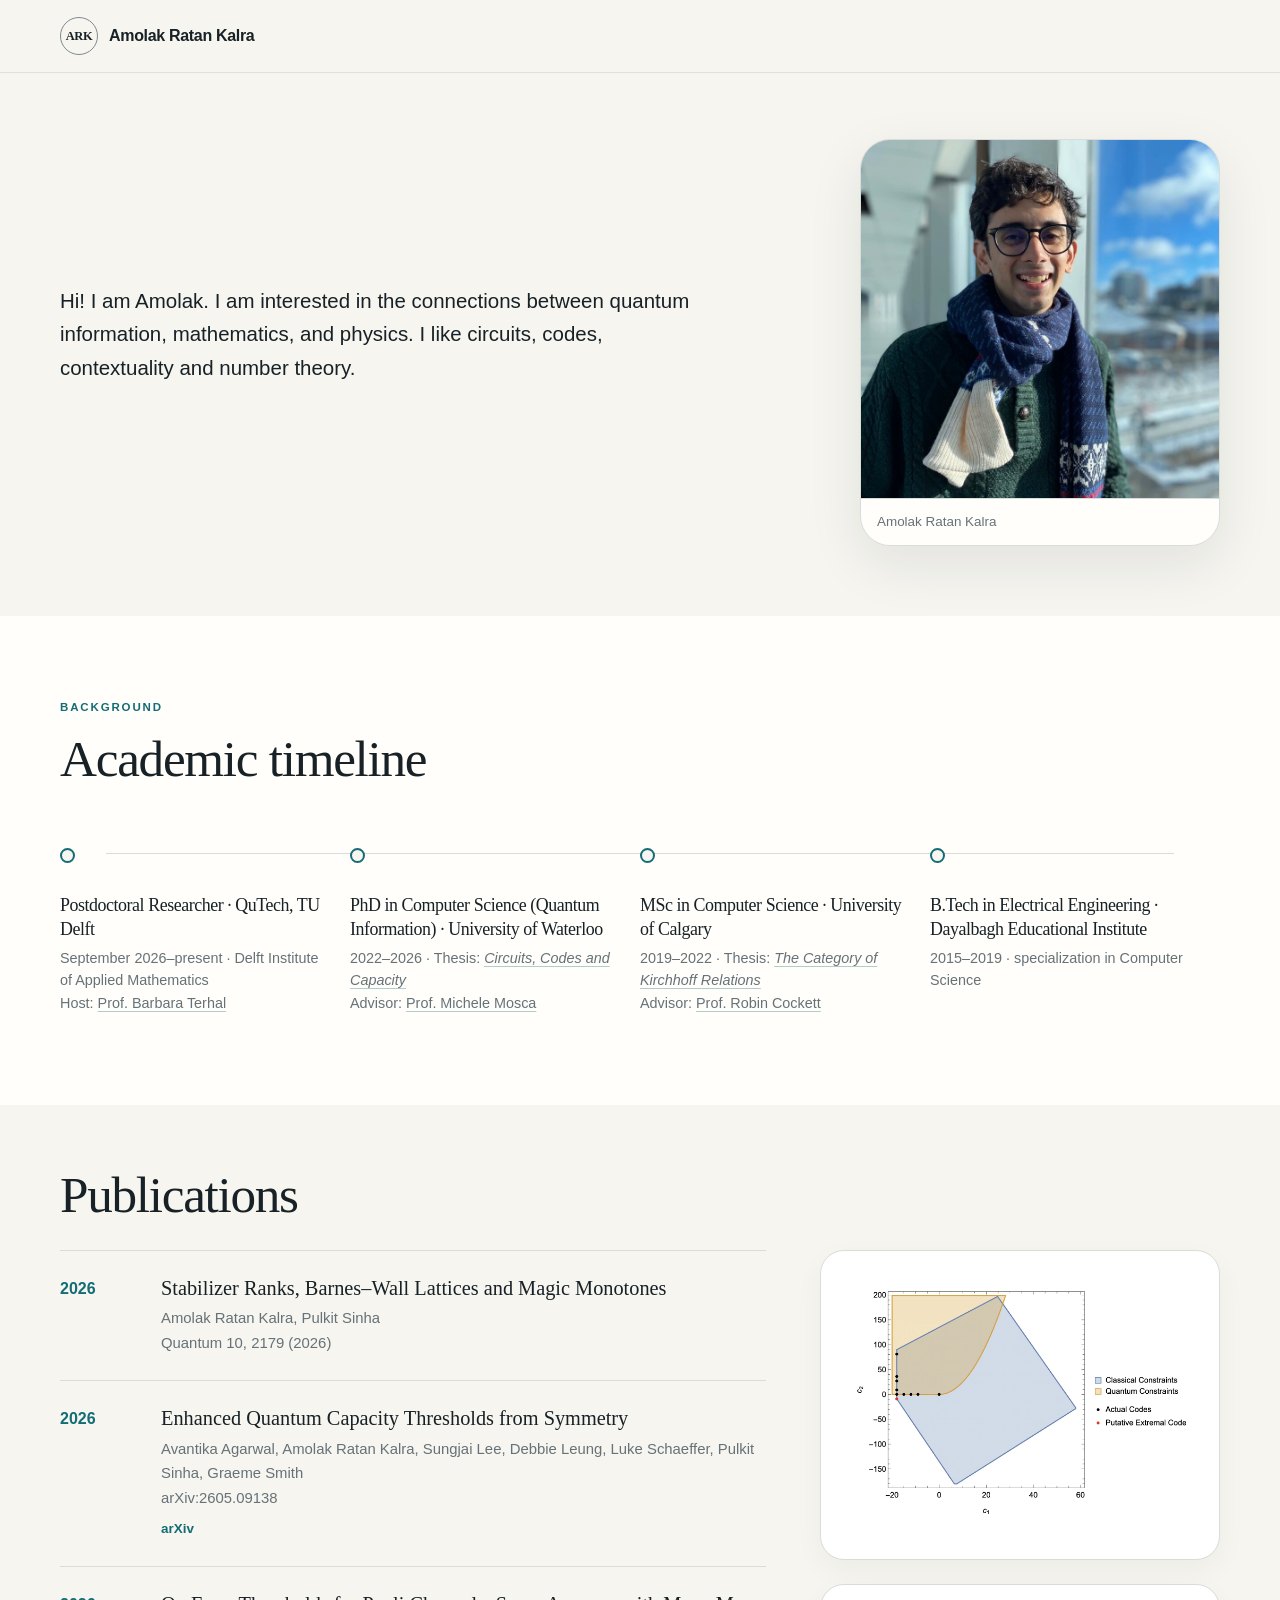
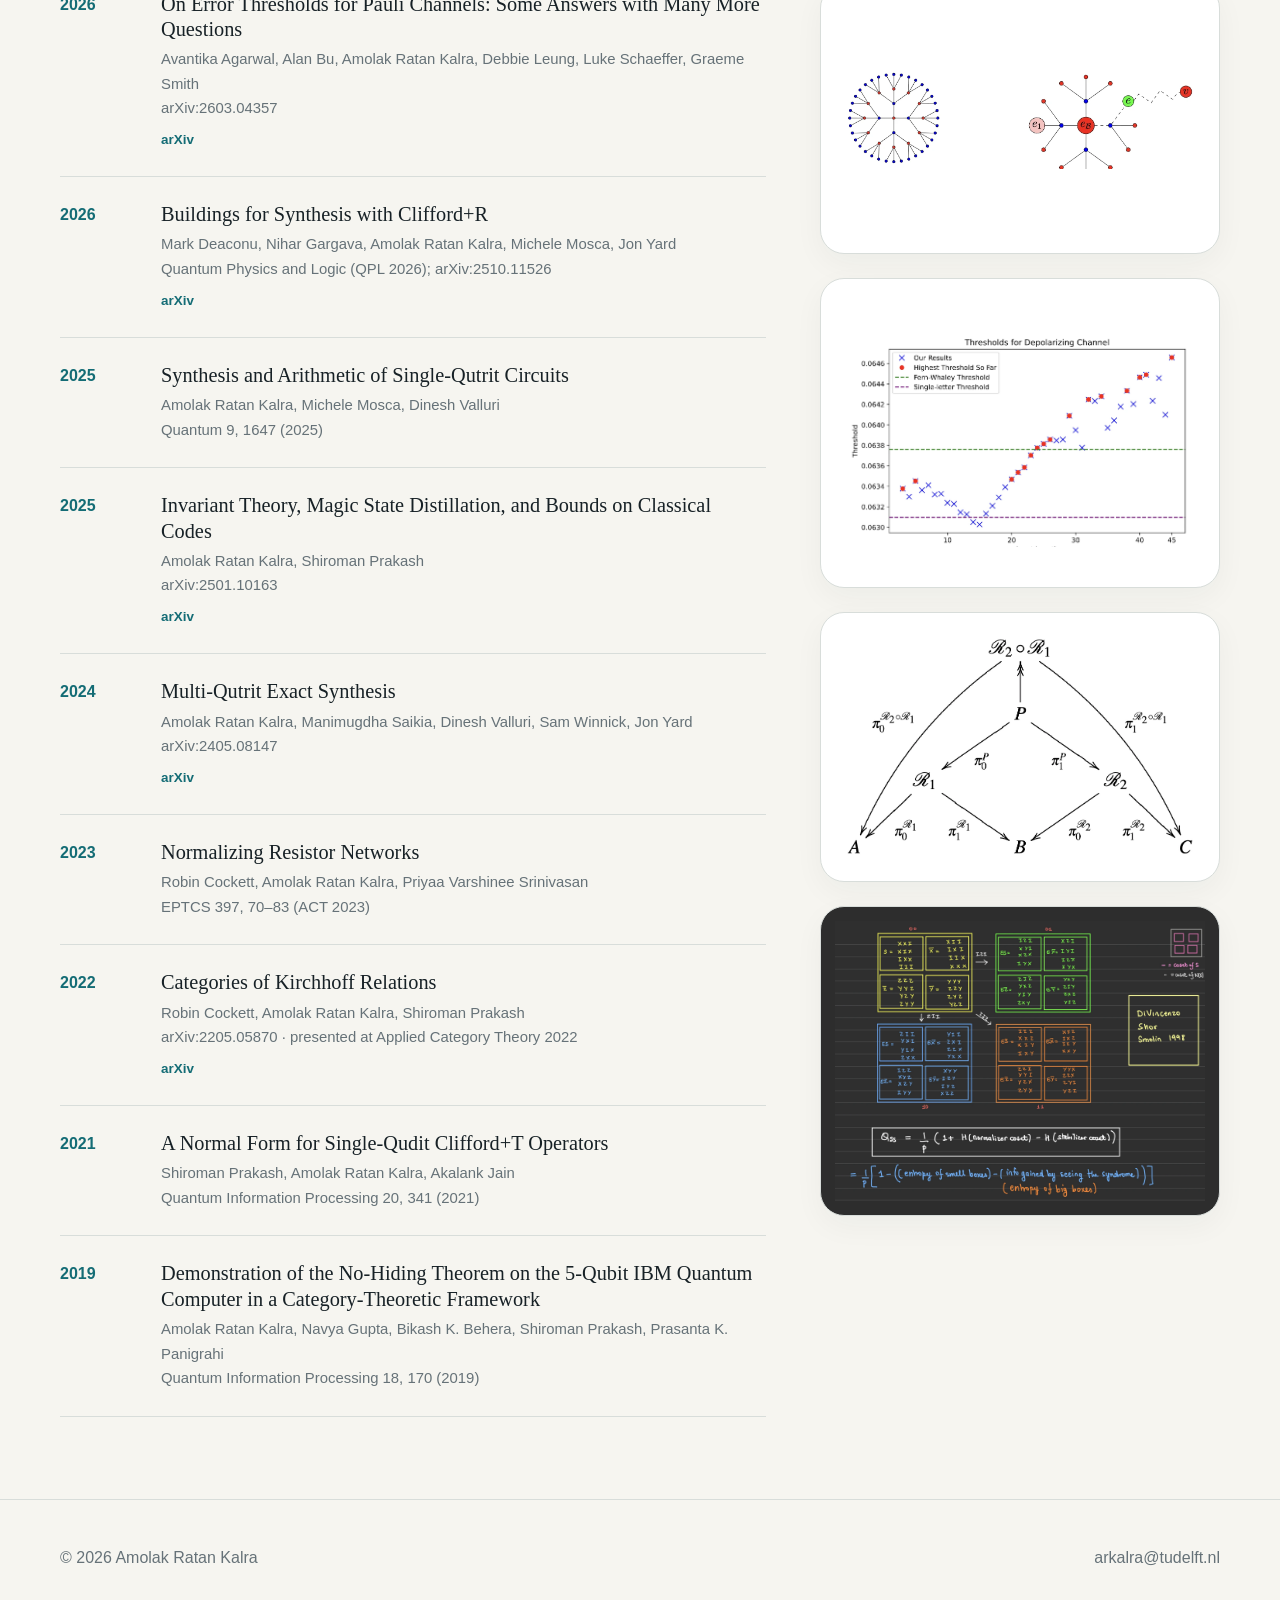
==== index.html @ ba065989 "Revise introduction in index.html Shortened the introduction text to focus on key interests." ====
<!DOCTYPE html>

<html lang="en">
<head>
<meta charset="utf-8"/><meta content="width=device-width,initial-scale=1" name="viewport"/><meta content="#f6f5f0" name="theme-color"/>
<title>Amolak Ratan Kalra — Quantum Information</title>
<meta content="Amolak Ratan Kalra is a postdoctoral researcher at QuTech and TU Delft working on the mathematics of quantum information, quantum circuits, quantum error correction, and quantum foundations." name="description"/>
<link href="assets/style.css" rel="stylesheet"/>
</head>
<body>
<a class="skip" href="#content">Skip to content</a>
<header class="site-header"><div class="container nav">
<a class="brand" href="index.html"><span class="monogram">ARK</span><span>Amolak Ratan Kalra</span></a>
</div></header>
<main id="content">
<section class="hero hero-minimal"><div class="container hero-grid">
<div class="hero-copy">
<p class="lead">
  Hi! I am Amolak. I am interested in the connections between quantum information, mathematics, and physics. I like circuits, codes, contextuality and number theory.
</p>
</div>
<div class="portrait-card"><img alt="Portrait of Amolak Ratan Kalra" src="assets/portrait-latest.webp"/><div class="portrait-caption">Amolak Ratan Kalra</div></div>
</div></section>
<section class="section white" id="background"><div class="container"><div class="section-head"><div><p class="eyebrow">Background</p><h2>Academic timeline</h2></div></div>
<div class="timeline-horizontal-wrap"><div class="timeline timeline-horizontal">
<div class="timeline-item"><h3>Postdoctoral Researcher · QuTech, TU Delft</h3><p>September 2026–present · Delft Institute of Applied Mathematics</p><p>Host: <a class="timeline-link" href="https://qutech.nl/person/barbara-terhal/" target="_blank" rel="noopener">Prof. Barbara Terhal</a></p></div>
<div class="timeline-item"><h3>PhD in Computer Science (Quantum Information) · University of Waterloo</h3><p>2022–2026 · Thesis: <a class="timeline-link" href="https://uwspace.uwaterloo.ca/items/2362619b-3021-4727-a5f9-b3112a69a995" target="_blank" rel="noopener"><em>Circuits, Codes and Capacity</em></a></p><p>Advisor: <a class="timeline-link" href="https://uwaterloo.ca/institute-for-quantum-computing/profiles/michele-mosca" target="_blank" rel="noopener">Prof. Michele Mosca</a></p></div>
<div class="timeline-item"><h3>MSc in Computer Science · University of Calgary</h3><p>2019–2022 · Thesis: <a class="timeline-link" href="https://doi.org/10.11575/PRISM/39953" target="_blank" rel="noopener"><em>The Category of Kirchhoff Relations</em></a></p><p>Advisor: <a class="timeline-link" href="https://profiles.ucalgary.ca/james-robin-bernard-cockett" target="_blank" rel="noopener">Prof. Robin Cockett</a></p></div>
<div class="timeline-item"><h3>B.Tech in Electrical Engineering · Dayalbagh Educational Institute</h3><p>2015–2019 · specialization in Computer Science</p></div>
</div></div></div></section>

<section class="section publications-section-clean" id="publications"><div class="container publications-home">
<div class="section-head publications-head-simple"><div><h2>Publications</h2></div></div>

<div class="publications-side-by-side"><div class="pub-list">
<article class="pub"><div class="pub-year">2026</div><div><div class="pub-title"><a class="pub-title-link" target="_blank" rel="noopener" href="https://quantum-journal.org/papers/q-2026-07-29-2179/">Stabilizer Ranks, Barnes–Wall Lattices and Magic Monotones</a></div><div class="pub-authors">Amolak Ratan Kalra, Pulkit Sinha</div><div class="pub-venue">Quantum 10, 2179 (2026)</div></div></article>
<article class="pub"><div class="pub-year">2026</div><div><div class="pub-title"><a class="pub-title-link" target="_blank" rel="noopener" href="https://arxiv.org/abs/2605.09138">Enhanced Quantum Capacity Thresholds from Symmetry</a></div><div class="pub-authors">Avantika Agarwal, Amolak Ratan Kalra, Sungjai Lee, Debbie Leung, Luke Schaeffer, Pulkit Sinha, Graeme Smith</div><div class="pub-venue">arXiv:2605.09138</div><div class="pub-links"><a href="https://arxiv.org/abs/2605.09138">arXiv</a></div></div></article>
<article class="pub"><div class="pub-year">2026</div><div><div class="pub-title"><a class="pub-title-link" target="_blank" rel="noopener" href="https://arxiv.org/abs/2603.04357">On Error Thresholds for Pauli Channels: Some Answers with Many More Questions</a></div><div class="pub-authors">Avantika Agarwal, Alan Bu, Amolak Ratan Kalra, Debbie Leung, Luke Schaeffer, Graeme Smith</div><div class="pub-venue">arXiv:2603.04357</div><div class="pub-links"><a href="https://arxiv.org/abs/2603.04357">arXiv</a></div></div></article>
<article class="pub"><div class="pub-year">2026</div><div><div class="pub-title"><a class="pub-title-link" target="_blank" rel="noopener" href="https://arxiv.org/abs/2510.11526">Buildings for Synthesis with Clifford+R</a></div><div class="pub-authors">Mark Deaconu, Nihar Gargava, Amolak Ratan Kalra, Michele Mosca, Jon Yard</div><div class="pub-venue">Quantum Physics and Logic (QPL 2026); arXiv:2510.11526</div><div class="pub-links"><a href="https://arxiv.org/abs/2510.11526">arXiv</a></div></div></article>
<article class="pub"><div class="pub-year">2025</div><div><div class="pub-title"><a class="pub-title-link" target="_blank" rel="noopener" href="https://arxiv.org/abs/2311.08696">Synthesis and Arithmetic of Single-Qutrit Circuits</a></div><div class="pub-authors">Amolak Ratan Kalra, Michele Mosca, Dinesh Valluri</div><div class="pub-venue">Quantum 9, 1647 (2025)</div></div></article>
<article class="pub"><div class="pub-year">2025</div><div><div class="pub-title"><a class="pub-title-link" target="_blank" rel="noopener" href="https://arxiv.org/abs/2501.10163">Invariant Theory, Magic State Distillation, and Bounds on Classical Codes</a></div><div class="pub-authors">Amolak Ratan Kalra, Shiroman Prakash</div><div class="pub-venue">arXiv:2501.10163</div><div class="pub-links"><a href="https://arxiv.org/abs/2501.10163">arXiv</a></div></div></article>
<article class="pub"><div class="pub-year">2024</div><div><div class="pub-title"><a class="pub-title-link" target="_blank" rel="noopener" href="https://arxiv.org/abs/2405.08147">Multi-Qutrit Exact Synthesis</a></div><div class="pub-authors">Amolak Ratan Kalra, Manimugdha Saikia, Dinesh Valluri, Sam Winnick, Jon Yard</div><div class="pub-venue">arXiv:2405.08147</div><div class="pub-links"><a href="https://arxiv.org/abs/2405.08147">arXiv</a></div></div></article>
<article class="pub"><div class="pub-year">2023</div><div><div class="pub-title"><a class="pub-title-link" target="_blank" rel="noopener" href="https://arxiv.org/abs/2303.11839" target="_blank" rel="noopener">Normalizing Resistor Networks</a></div><div class="pub-authors">Robin Cockett, Amolak Ratan Kalra, Priyaa Varshinee Srinivasan</div><div class="pub-venue">EPTCS 397, 70–83 (ACT 2023)</div></div></article>
<article class="pub"><div class="pub-year">2022</div><div><div class="pub-title"><a class="pub-title-link" target="_blank" rel="noopener" href="https://arxiv.org/abs/2205.05870">Categories of Kirchhoff Relations</a></div><div class="pub-authors">Robin Cockett, Amolak Ratan Kalra, Shiroman Prakash</div><div class="pub-venue">arXiv:2205.05870 · presented at Applied Category Theory 2022</div><div class="pub-links"><a href="https://arxiv.org/abs/2205.05870">arXiv</a></div></div></article>
<article class="pub"><div class="pub-year">2021</div><div><div class="pub-title"><a class="pub-title-link" target="_blank" rel="noopener" href="https://arxiv.org/abs/2011.07970" target="_blank" rel="noopener">A Normal Form for Single-Qudit Clifford+T Operators</a></div><div class="pub-authors">Shiroman Prakash, Amolak Ratan Kalra, Akalank Jain</div><div class="pub-venue">Quantum Information Processing 20, 341 (2021)</div></div></article>
<article class="pub"><div class="pub-year">2019</div><div><div class="pub-title"><a class="pub-title-link" target="_blank" rel="noopener" href="https://arxiv.org/abs/1707.09462" target="_blank" rel="noopener">Demonstration of the No-Hiding Theorem on the 5-Qubit IBM Quantum Computer in a Category-Theoretic Framework</a></div><div class="pub-authors">Amolak Ratan Kalra, Navya Gupta, Bikash K. Behera, Shiroman Prakash, Prasanta K. Panigrahi</div><div class="pub-venue">Quantum Information Processing 18, 170 (2019)</div></div></article>
</div><aside aria-label="Research figures" class="publication-image-stack"><a class="publication-image-card" href="https://arxiv.org/abs/2501.10163" target="_blank" rel="noopener" aria-label="Open Invariant Theory, Magic State Distillation, and Bounds on Classical Codes"><img alt="Classical and quantum linear-programming constraints" src="assets/codes-bounds.webp"/></a><a class="publication-image-card zoomed" href="https://arxiv.org/abs/2510.11526" target="_blank" rel="noopener" aria-label="Open Buildings for Synthesis with Clifford+R"><img alt="Tree geometry used in quantum circuit synthesis" src="assets/circuits-tree-crop.webp"/></a><a class="publication-image-card" href="https://arxiv.org/abs/2605.09138" target="_blank" rel="noopener" aria-label="Open Enhanced Quantum Capacity Thresholds from Symmetry"><img alt="Error thresholds for a depolarizing quantum channel" src="assets/capacity-thresholds.webp"/></a><a class="publication-image-card zoomed" href="https://arxiv.org/abs/2205.05870" target="_blank" rel="noopener" aria-label="Open Categories of Kirchhoff Relations"><img alt="A compositional relation diagram" src="assets/relations-diagram-crop.webp"/></a><a class="publication-image-card dark" href="https://arxiv.org/abs/2603.04357" target="_blank" rel="noopener" aria-label="Open On Error Thresholds for Pauli Channels: Some Answers with Many More Questions"><img alt="Symmetry and stabilizer structures in a mathematical calculation" src="assets/symmetry-notes.webp"/></a></aside></div></div></section>
</main>
<footer class="footer"><div class="container footer-grid"><div>© 2026 Amolak Ratan Kalra</div><div class="footer-email"><a href="mailto:arkalra@tudelft.nl">arkalra@tudelft.nl</a></div></div></footer>
<script src="assets/site.js"></script>
</body></html>
---- assets/style.css ----
:root{
  --paper:#f6f5f0;
  --white:#fffefa;
  --ink:#172126;
  --ink2:#36464c;
  --muted:#667278;
  --line:#d8ddda;
  --accent:#146c75;
  --accent2:#8b5e3c;
  --soft:#e8f0ee;
  --shadow:0 18px 55px rgba(25,35,39,.09);
  --radius:24px;
  --max:1160px;
}
*{box-sizing:border-box}
html{scroll-behavior:smooth}
body{margin:0;background:var(--paper);color:var(--ink);font-family:Inter,ui-sans-serif,-apple-system,BlinkMacSystemFont,"Segoe UI",sans-serif;line-height:1.65;-webkit-font-smoothing:antialiased}
a{color:inherit;text-underline-offset:.18em}
img{display:block;max-width:100%}
.container{width:min(calc(100% - 42px),var(--max));margin-inline:auto}
.skip{position:absolute;left:-9999px}.skip:focus{left:16px;top:12px;background:#fff;padding:9px 12px;z-index:999;border-radius:10px}
.site-header{position:sticky;top:0;z-index:20;background:rgba(246,245,240,.94);backdrop-filter:blur(15px);border-bottom:1px solid rgba(216,221,218,.8)}
.nav{min-height:72px;display:flex;justify-content:space-between;align-items:center;gap:28px}.brand{text-decoration:none;font-weight:760;letter-spacing:-.02em;display:flex;align-items:center;gap:11px}.monogram{width:38px;height:38px;border:1px solid #7e898e;border-radius:50%;display:grid;place-items:center;font:700 .78rem Georgia,serif}.nav-links{display:flex;align-items:center;gap:24px}.nav-links a{text-decoration:none;color:#425057;font-size:.92rem}.nav-links a:hover,.nav-links a[aria-current="page"]{color:var(--accent)}.menu-btn{display:none;border:0;background:transparent;font:inherit;font-weight:700;padding:8px;cursor:pointer}
h1,h2,h3{font-family:Georgia,"Times New Roman",serif;font-weight:500;line-height:1.08;letter-spacing:-.025em}h1{font-size:clamp(3.5rem,7vw,6.8rem);margin:.08em 0 .18em}h2{font-size:clamp(2.25rem,4vw,3.8rem);margin:0 0 .42em}h3{font-size:1.45rem;margin:.15em 0 .42em}.eyebrow{text-transform:uppercase;letter-spacing:.16em;font-size:.72rem;font-weight:850;color:var(--accent);margin:0 0 14px}.lead{font-size:clamp(1.11rem,1.65vw,1.4rem);color:#405057;max-width:780px}.small{font-size:.9rem;color:var(--muted)}
.hero{padding:74px 0 82px}.hero-grid{display:grid;grid-template-columns:1.16fr .84fr;gap:74px;align-items:center}.hero-copy .lead{max-width:720px}.meta{display:flex;flex-wrap:wrap;gap:10px;margin-top:23px;color:var(--muted);font-size:.95rem}.meta span+span:before{content:"·";margin-right:10px}.actions{display:flex;gap:10px;flex-wrap:wrap;margin-top:29px}.button{display:inline-flex;align-items:center;text-decoration:none;border:1px solid var(--ink);border-radius:999px;padding:10px 15px;font-size:.91rem;transition:.18s ease}.button.primary{background:var(--ink);color:white}.button:hover{transform:translateY(-2px);box-shadow:0 8px 23px rgba(20,31,36,.10)}
/* Deliberately show the whole portrait: no zoom/crop. */
.portrait-card{background:#e5e8e6;border:1px solid var(--line);border-radius:30px;overflow:hidden;box-shadow:var(--shadow);max-width:430px;margin-left:auto}.portrait-card img{width:100%;height:auto;object-fit:contain}.portrait-caption{padding:12px 16px;background:var(--white);color:var(--muted);font-size:.84rem;border-top:1px solid var(--line)}
.section{padding:82px 0}.section.white{background:var(--white)}.section-head{display:flex;justify-content:space-between;align-items:end;gap:35px;margin-bottom:37px}.section-head>p{max-width:620px;color:var(--muted);margin:0}.intro-grid{display:grid;grid-template-columns:1fr 1fr;gap:24px}.theme-summary{border:1px solid var(--line);background:var(--white);border-radius:var(--radius);padding:28px 30px}.theme-summary p{color:var(--muted)}.pills{display:flex;flex-wrap:wrap;gap:8px;margin-top:17px}.pill{border:1px solid var(--line);border-radius:999px;padding:6px 10px;font-size:.79rem;color:#526168;background:rgba(255,255,255,.7)}
.background-grid{display:grid;grid-template-columns:1.05fr .95fr;gap:66px;align-items:start}.timeline{border-left:1px solid var(--line);margin:7px 0 0 8px}.timeline-item{position:relative;padding:0 0 34px 30px}.timeline-item:before{content:"";position:absolute;left:-6px;top:7px;width:10px;height:10px;border-radius:50%;background:var(--paper);border:2px solid var(--accent)}.timeline-item h3{margin:0 0 3px;font-size:1.3rem}.timeline-item p{margin:.12em 0;color:var(--muted)}.facts{display:grid;gap:14px}.fact{border-top:1px solid var(--line);padding-top:16px}.fact:first-child{border-top:0;padding-top:0}.fact strong{font-family:Georgia,serif;font-size:1.15rem;font-weight:500}.fact p{margin:.25em 0;color:var(--muted)}
.callout{border-left:3px solid var(--accent2);padding:0 0 0 20px;max-width:930px}.callout p{font-family:Georgia,serif;font-size:clamp(1.45rem,2.6vw,2.35rem);line-height:1.3;margin:0}
.footer{padding:45px 0;border-top:1px solid var(--line);color:var(--muted)}.footer-grid{display:flex;justify-content:space-between;align-items:center;gap:28px}.footer-links{display:flex;gap:18px;flex-wrap:wrap}.footer a{color:inherit}
.page-hero{padding:78px 0 42px}.page-hero h1{font-size:clamp(3.1rem,6vw,5.8rem)}.research-nav{display:flex;gap:9px;flex-wrap:wrap;margin-top:25px}.research-nav a{text-decoration:none;border:1px solid var(--line);border-radius:999px;padding:8px 12px;background:rgba(255,255,255,.58);font-size:.85rem}.research-nav a:hover{color:var(--accent);border-color:#aab6b3}
.research-theme{padding:68px 0;border-top:1px solid var(--line)}.research-theme:first-child{border-top:0;padding-top:15px}.theme-heading{display:grid;grid-template-columns:1fr .95fr;gap:60px;align-items:start;margin-bottom:34px}.theme-heading.reverse>div:first-child{order:2}.theme-heading.reverse>figure{order:1}.theme-copy p{color:#4e5b61}.topic-grid{display:grid;grid-template-columns:repeat(2,1fr);gap:20px;margin:30px 0 36px}.topic{border:1px solid var(--line);background:rgba(255,255,255,.72);border-radius:21px;padding:23px}.topic p{color:var(--muted);margin:.4em 0 0}
/* All scientific figures are shown in full. Never crop research images. */
.figure-box{margin:0;border:1px solid var(--line);border-radius:24px;overflow:hidden;background:white;box-shadow:0 14px 42px rgba(20,31,36,.06)}.figure-box img{width:100%;height:auto;object-fit:contain;background:white}.figure-box figcaption{border-top:1px solid var(--line);padding:11px 15px;color:var(--muted);font-size:.83rem}.figure-box.dark{background:#2d2d2d}.figure-box.dark img{background:#2d2d2d}.figure-grid{display:grid;grid-template-columns:1fr 1fr;gap:22px;align-items:start;margin:28px 0}.wide-figure{margin:32px 0}.wide-figure img{max-height:none}
.publications{padding-top:74px;border-top:1px solid var(--line)}.pub-list{border-top:1px solid var(--line)}.pub{display:grid;grid-template-columns:78px 1fr;gap:23px;padding:25px 0;border-bottom:1px solid var(--line)}.pub-year{font-weight:820;color:var(--accent)}.pub-title{font-family:Georgia,serif;font-size:1.27rem;line-height:1.25;margin-bottom:5px}.pub-authors,.pub-venue{color:var(--muted);font-size:.93rem}.pub-links{display:flex;gap:12px;flex-wrap:wrap;margin-top:8px}.pub-links a{text-decoration:none;color:var(--accent);font-weight:740;font-size:.84rem}.pub-links a:hover{text-decoration:underline}@media(max-width:900px){.hero-grid,.background-grid,.theme-heading{grid-template-columns:1fr;gap:40px}.portrait-card{margin:0;max-width:520px}.intro-grid,.topic-grid,.figure-grid{grid-template-columns:1fr}.theme-heading.reverse>div:first-child,.theme-heading.reverse>figure{order:unset}.section-head{flex-direction:column;align-items:flex-start}.hero{padding-top:56px}}
@media(max-width:700px){.container{width:min(calc(100% - 28px),var(--max))}.nav{min-height:67px}.menu-btn{display:block}.nav-links{display:none;position:absolute;left:14px;right:14px;top:70px;background:var(--white);border:1px solid var(--line);border-radius:17px;padding:8px;box-shadow:var(--shadow);flex-direction:column;align-items:stretch;gap:0}.nav-links.open{display:flex}.nav-links a{padding:10px 11px}.brand span:last-child{display:none}h1{font-size:clamp(3rem,15vw,4.7rem)}.section{padding:62px 0}.hero{padding-bottom:62px}.pub{grid-template-columns:1fr;gap:3px}.footer-grid{flex-direction:column;align-items:flex-start}.portrait-caption{display:none}}

.timeline-wide{max-width:900px}
.publications-home{padding-top:2px}

/* v9: expanded research map */
.interest-list{display:grid;grid-template-columns:1fr 1fr;gap:22px;margin:34px 0 42px}
.interest-block{padding:25px 26px 24px;border-top:1px solid var(--line);background:rgba(255,255,255,.36)}
.interest-title{display:inline;margin:0;font-size:1.55rem;text-decoration-line:underline;text-decoration-thickness:1px;text-decoration-color:rgba(20,108,117,.55);text-underline-offset:.22em}
.interest-block p{color:var(--ink2);margin:.9em 0 0}
.related-papers{font-size:.9rem;color:var(--muted)!important;border-left:2px solid rgba(20,108,117,.35);padding-left:12px}
.related-papers a{color:var(--accent);text-decoration-thickness:1px;text-decoration-color:rgba(20,108,117,.38)}
.related-papers a:hover{text-decoration-color:var(--accent)}
@media(max-width:900px){.interest-list{grid-template-columns:1fr}.interest-block{padding-inline:0;background:transparent}}
.pub-title-link{text-decoration:none}.pub-title-link:hover{color:var(--accent);text-decoration:underline;text-decoration-thickness:1px}


/* v10: research figures reused as quiet visual texture on the home page.
   The images are never cropped; they are scaled proportionally and kept subtle
   so the text and portrait remain the focus. */
.hero-with-art{position:relative;overflow:hidden;isolation:isolate}
.hero-with-art>.container{position:relative;z-index:2}
.hero-art{position:absolute;inset:0;z-index:0;pointer-events:none;overflow:hidden}
.hero-art img{position:absolute;width:min(48vw,720px);height:auto;object-fit:contain;opacity:.075;filter:saturate(.55) contrast(.9)}
.hero-art-circuits img{right:-1.5%;top:4%;transform:rotate(-2deg)}

.publications-section{position:relative;overflow:hidden;isolation:isolate}
.publications-section>.container{position:relative;z-index:2}
.publication-backdrop{position:absolute;inset:0;z-index:0;pointer-events:none}
.publication-art{position:absolute;height:auto;object-fit:contain;opacity:.055;filter:saturate(.5) contrast(.9)}
.publication-art-codes{width:min(44vw,650px);right:-8%;top:5.5rem;transform:rotate(1.5deg)}
.publication-art-capacity{width:min(38vw,560px);left:-9%;bottom:4.5rem;transform:rotate(-2deg)}
.publications-home{position:relative}
.publications-home .pub-list{background:rgba(246,245,240,.72);backdrop-filter:blur(1.5px)}

@media(max-width:900px){
  .hero-art img{width:min(76vw,620px);opacity:.055;right:-18%;top:7%}
  .publication-art{opacity:.038}
  .publication-art-codes{width:76vw;right:-28%;top:7rem}
  .publication-art-capacity{width:70vw;left:-30%;bottom:7rem}
}
@media(max-width:700px){
  .hero-art img{width:88vw;right:-34%;top:4%;opacity:.045}
  .publication-art{display:none}
  .publications-home .pub-list{background:transparent;backdrop-filter:none}
}


/* v11: fewer images, more breathing room, no screenshot-style figure captions. */
.hero-art,.publication-backdrop{display:none!important}
.publications-section-clean{position:relative;overflow:visible}
.publications-section-clean .pub-list{background:transparent;backdrop-filter:none}

/* Research page: one image per broad direction. Images are deliberately smaller than
   their containers and always shown in full rather than filling/cropping the box. */
.research-visual{min-height:330px;display:flex;align-items:center;justify-content:center;padding:28px 34px;background:#fff;box-shadow:none}
.research-visual img{width:auto!important;max-width:88%!important;max-height:390px!important;height:auto!important;object-fit:contain!important;margin:auto}
.research-visual.dark{background:#2d2d2d}
.research-visual.dark img{max-width:92%!important;max-height:430px!important}
.figure-box figcaption{display:none!important}

/* Home-page changing billboard. It uses figures not repeated on the research page. */
.snapshot-section{padding:74px 0 76px;background:#eef0ec;border-top:1px solid var(--line);border-bottom:1px solid var(--line)}
.snapshot-head{display:flex;align-items:end;justify-content:space-between;gap:30px;margin-bottom:28px}
.snapshot-head h2{margin-bottom:0;max-width:760px}
.snapshot-controls{display:flex;align-items:center;gap:12px;flex:0 0 auto}
.snapshot-arrow{width:40px;height:40px;border-radius:50%;border:1px solid #b9c0bd;background:rgba(255,255,255,.78);font:inherit;font-size:1.05rem;cursor:pointer;color:var(--ink)}
.snapshot-arrow:hover{background:#fff;border-color:#89948f}
.snapshot-dots{display:flex;gap:7px;align-items:center}
.snapshot-dot{width:8px;height:8px;border:0;border-radius:50%;padding:0;background:#aeb7b3;cursor:pointer}
.snapshot-dot.is-active{background:var(--accent);transform:scale(1.25)}
.snapshot-billboard{position:relative;height:clamp(310px,39vw,485px);border:1px solid var(--line);border-radius:28px;background:#fff;overflow:hidden;box-shadow:0 12px 36px rgba(25,35,39,.055)}
.snapshot-slide{position:absolute;inset:0;display:flex;align-items:center;justify-content:center;padding:34px 50px;opacity:0;visibility:hidden;transition:opacity .65s ease,visibility .65s ease}
.snapshot-slide.is-active{opacity:1;visibility:visible}
.snapshot-slide img{display:block;width:auto;height:auto;max-width:88%;max-height:88%;object-fit:contain;margin:auto}
@media(prefers-reduced-motion:reduce){.snapshot-slide{transition:none}}
@media(max-width:900px){
  .snapshot-head{align-items:flex-start;flex-direction:column}
  .research-visual{min-height:260px;padding:22px}
  .research-visual img{max-width:94%!important;max-height:350px!important}
  .snapshot-billboard{height:clamp(270px,60vw,420px)}
  .snapshot-slide{padding:24px}
  .snapshot-slide img{max-width:94%;max-height:90%}
}
@media(max-width:700px){
  .snapshot-section{padding:58px 0}
  .snapshot-billboard{height:300px;border-radius:20px}
  .snapshot-slide{padding:18px}
  .snapshot-controls{width:100%;justify-content:flex-end}
}


/* v12: all research figures live in the rotating home-page gallery. */
.snapshot-section{padding:52px 0 64px}
.snapshot-section .container{max-width:1180px}
.snapshot-billboard{height:clamp(340px,43vw,560px)}
.snapshot-slide{padding:42px 64px}
.snapshot-slide img{max-width:84%;max-height:84%;object-fit:contain}
.theme-heading.no-visual{grid-template-columns:1fr;max-width:940px;gap:0;margin-bottom:30px}
.theme-heading.no-visual .theme-copy{max-width:900px}
@media(max-width:700px){
  .snapshot-section{padding:38px 0 48px}
  .snapshot-billboard{height:clamp(280px,72vw,420px)}
  .snapshot-slide{padding:22px}
  .snapshot-slide img{max-width:94%;max-height:90%}
}

/* v13: visible carousel controls beneath the captionless research gallery */
.snapshot-controls-bottom{justify-content:center;margin-top:18px;width:100%}
.snapshot-controls-bottom .snapshot-arrow{background:#fff}
.snapshot-controls-bottom .snapshot-dot{width:9px;height:9px}

/* v14: place the rotating research gallery beside the academic timeline. */
.background-grid-gallery{grid-template-columns:minmax(0,1.05fr) minmax(360px,.95fr);gap:58px;align-items:start}
.background-grid-gallery .timeline{margin-top:5px}
.timeline-gallery{min-width:0;align-self:start;padding-top:2px}
.timeline-gallery .snapshot-billboard{height:clamp(330px,34vw,455px);border-radius:24px;background:#fff;box-shadow:0 10px 30px rgba(25,35,39,.05)}
.timeline-gallery .snapshot-slide{padding:28px 34px}
.timeline-gallery .snapshot-slide img{max-width:92%;max-height:88%;object-fit:contain}
.timeline-gallery .snapshot-controls-bottom{margin-top:15px}
@media(max-width:900px){
  .background-grid-gallery{grid-template-columns:1fr;gap:34px}
  .timeline-gallery{max-width:720px;width:100%}
  .timeline-gallery .snapshot-billboard{height:clamp(300px,60vw,430px)}
}
@media(max-width:700px){
  .timeline-gallery .snapshot-billboard{height:300px;border-radius:20px}
  .timeline-gallery .snapshot-slide{padding:18px}
}


/* v16: stripped-back home hero, horizontal academic timeline, and research carousel beside publications. */
.hero-minimal{padding:66px 0 70px}
.hero-minimal .hero-grid{grid-template-columns:minmax(0,1.18fr) minmax(280px,.82fr);gap:68px}
.hero-minimal .hero-copy{padding-top:4px}
.hero-minimal .hero-copy .lead:first-child{font-size:1.28rem;line-height:1.65;color:var(--ink);margin-top:0}
.hero-minimal .hero-copy .lead+ .lead{margin-top:1.1rem}

.timeline-horizontal-wrap{display:block}
.timeline-horizontal{border-left:0;margin:0;display:grid;grid-template-columns:repeat(4,minmax(0,1fr));gap:0;position:relative;padding-top:26px}
.timeline-horizontal:before{content:"";position:absolute;left:4%;right:4%;top:8px;height:1px;background:var(--line)}
.timeline-horizontal .timeline-item{padding:22px 26px 6px 0;min-width:0}
.timeline-horizontal .timeline-item:last-child{padding-right:0}
.timeline-horizontal .timeline-item:before{left:0;top:-23px;width:11px;height:11px;background:var(--paper);border:2px solid var(--accent)}
.timeline-horizontal .timeline-item h3{font-size:1.12rem;line-height:1.35;margin-bottom:7px}
.timeline-horizontal .timeline-item p{font-size:.9rem;line-height:1.5}

.publications-head-simple{margin-bottom:28px}
.publications-head-simple h2{margin-bottom:0}
.publications-with-gallery{display:grid;grid-template-columns:minmax(0,1.45fr) minmax(320px,.75fr);gap:58px;align-items:start}
.publication-gallery{position:sticky;top:104px;min-width:0;padding-top:4px}
.publication-gallery .snapshot-billboard{height:clamp(330px,34vw,470px);border-radius:24px;background:#fff;box-shadow:0 10px 30px rgba(25,35,39,.05)}
.publication-gallery .snapshot-slide{padding:28px 34px}
.publication-gallery .snapshot-slide img{max-width:92%;max-height:88%;object-fit:contain}
.publication-gallery .snapshot-controls-bottom{margin-top:15px}

@media(max-width:980px){
  .timeline-horizontal{grid-template-columns:repeat(2,minmax(0,1fr));gap:28px 30px;padding-top:0}
  .timeline-horizontal:before{display:none}
  .timeline-horizontal .timeline-item{padding:20px 20px 4px 22px;border-left:1px solid var(--line)}
  .timeline-horizontal .timeline-item:before{left:-6px;top:27px}
  .publications-with-gallery{grid-template-columns:1fr;gap:36px}
  .publication-gallery{position:static;max-width:760px;width:100%;order:-1}
  .publication-gallery .snapshot-billboard{height:clamp(300px,58vw,440px)}
}
@media(max-width:760px){
  .hero-minimal .hero-grid{grid-template-columns:1fr;gap:34px}
  .timeline-horizontal{grid-template-columns:1fr;gap:18px}
  .timeline-horizontal .timeline-item{padding-right:0}
  .publication-gallery .snapshot-billboard{height:300px;border-radius:20px}
  .publication-gallery .snapshot-slide{padding:18px}
}

/* v18: research figures sit between the academic timeline and publications. */
.research-strip-section{
  padding:54px 0 20px;
  background:var(--white);
}
.research-strip{
  display:grid;
  grid-template-columns:repeat(3,minmax(0,1fr));
  gap:22px;
  align-items:stretch;
}
.research-strip-card{
  min-height:285px;
  display:flex;
  align-items:center;
  justify-content:center;
  padding:26px;
  border:1px solid var(--line);
  border-radius:24px;
  background:#fff;
  overflow:hidden;
  box-shadow:0 10px 30px rgba(25,35,39,.045);
}
.research-strip-card img{
  width:auto;
  height:auto;
  max-width:96%;
  max-height:300px;
  object-fit:contain;
  margin:auto;
}
.publications-section-clean{padding-top:60px}
.publications-home>.pub-list{max-width:980px}

@media(max-width:980px){
  .research-strip{grid-template-columns:repeat(2,minmax(0,1fr))}
  .research-strip-card{min-height:270px}
}
@media(max-width:700px){
  .research-strip-section{padding:38px 0 6px}
  .research-strip{grid-template-columns:1fr;gap:16px}
  .research-strip-card{min-height:260px;padding:20px;border-radius:20px}
  .research-strip-card img{max-height:280px}
  .publications-section-clean{padding-top:48px}
}

/* v19: publications and research figures share a two-column layout. */
.research-strip-section{display:none!important}
.publications-side-by-side{
  display:grid;
  grid-template-columns:minmax(0,1fr) minmax(340px,400px);
  gap:54px;
  align-items:start;
}
.publications-side-by-side .pub-list{min-width:0}
.publication-image-stack{
  display:flex;
  flex-direction:column;
  gap:24px;
  min-width:0;
}
.publication-image-card{
  min-height:310px;
  display:flex;
  text-decoration:none;
  color:inherit;
  cursor:pointer;
  transition:transform .16s ease, box-shadow .16s ease, border-color .16s ease;
  align-items:center;
  justify-content:center;
  padding:22px;
  border:1px solid var(--line);
  border-radius:24px;
  background:#fff;
  overflow:hidden;
  box-shadow:0 10px 30px rgba(25,35,39,.045);
}

.publication-image-card:hover,.publication-image-card:focus-visible{
  transform:translateY(-2px);
  box-shadow:0 14px 34px rgba(25,35,39,.09);
  border-color:#aeb9b5;
  outline:none;
}
.publication-image-card img{
  display:block;
  width:auto;
  height:auto;
  max-width:100%;
  max-height:310px;
  object-fit:contain;
  margin:auto;
}
/* These two source figures had large white margins; the cropped assets give them a
   modestly closer framing while retaining the full mathematical content. */
.publication-image-card.zoomed{
  min-height:270px;
  padding:10px 12px;
}
.publication-image-card.zoomed img{
  max-width:100%;
  max-height:290px;
}
.publication-image-card.dark{background:#2d2d2d;padding:14px}
.publication-image-card.dark img{max-height:340px}
.publications-home>.pub-list{max-width:none}

@media(max-width:980px){
  .publications-side-by-side{grid-template-columns:1fr;gap:40px}
  .publication-image-stack{
    display:grid;
    grid-template-columns:repeat(2,minmax(0,1fr));
    gap:18px;
  }
  .publication-image-card,.publication-image-card.zoomed{min-height:270px}
}
@media(max-width:700px){
  .publication-image-stack{grid-template-columns:1fr}
  .publication-image-card,.publication-image-card.zoomed{min-height:250px;padding:16px}
  .publication-image-card img,.publication-image-card.zoomed img{max-height:280px}
}


/* v20: subtle hyperlinks throughout the academic timeline. */
.timeline-link{color:inherit;text-decoration-color:rgba(20,108,117,.34);text-decoration-thickness:1px}
.timeline-link:hover{color:var(--accent);text-decoration-color:var(--accent)}


/* v21: minimal footer contact. */
.footer-email{justify-self:end;text-align:right}
.footer-email a{color:inherit;text-decoration:none}
.footer-email a:hover{color:var(--accent);text-decoration:underline}
@media(max-width:700px){.footer-email{justify-self:start;text-align:left}}


/* v23: use the alternate portrait at a smaller, native-looking size. */
.hero-minimal .portrait-card{max-width:360px;width:100%;justify-self:end}
@media(max-width:760px){.hero-minimal .portrait-card{max-width:285px;justify-self:start}}

/* v30: concise research-topic list in the homepage introduction. */
.research-topic-list{margin:1.15rem 0 0;padding-left:1.45rem;max-width:760px;font-size:1.08rem;line-height:1.7;color:#405057}
.research-topic-list li{padding-left:.3rem;margin:.18rem 0}

/* v31: keep the homepage research introduction typographically uniform. */
.hero-minimal .hero-copy .lead,
.hero-minimal .research-topic-list{
  font-family:inherit;
  font-size:1.28rem;
  line-height:1.65;
  color:var(--ink);
}
.hero-minimal .overarching-theme{margin-top:1.15rem;}
@media(max-width:700px){
  .hero-minimal .hero-copy .lead,
  .hero-minimal .research-topic-list{font-size:1.12rem;}
}
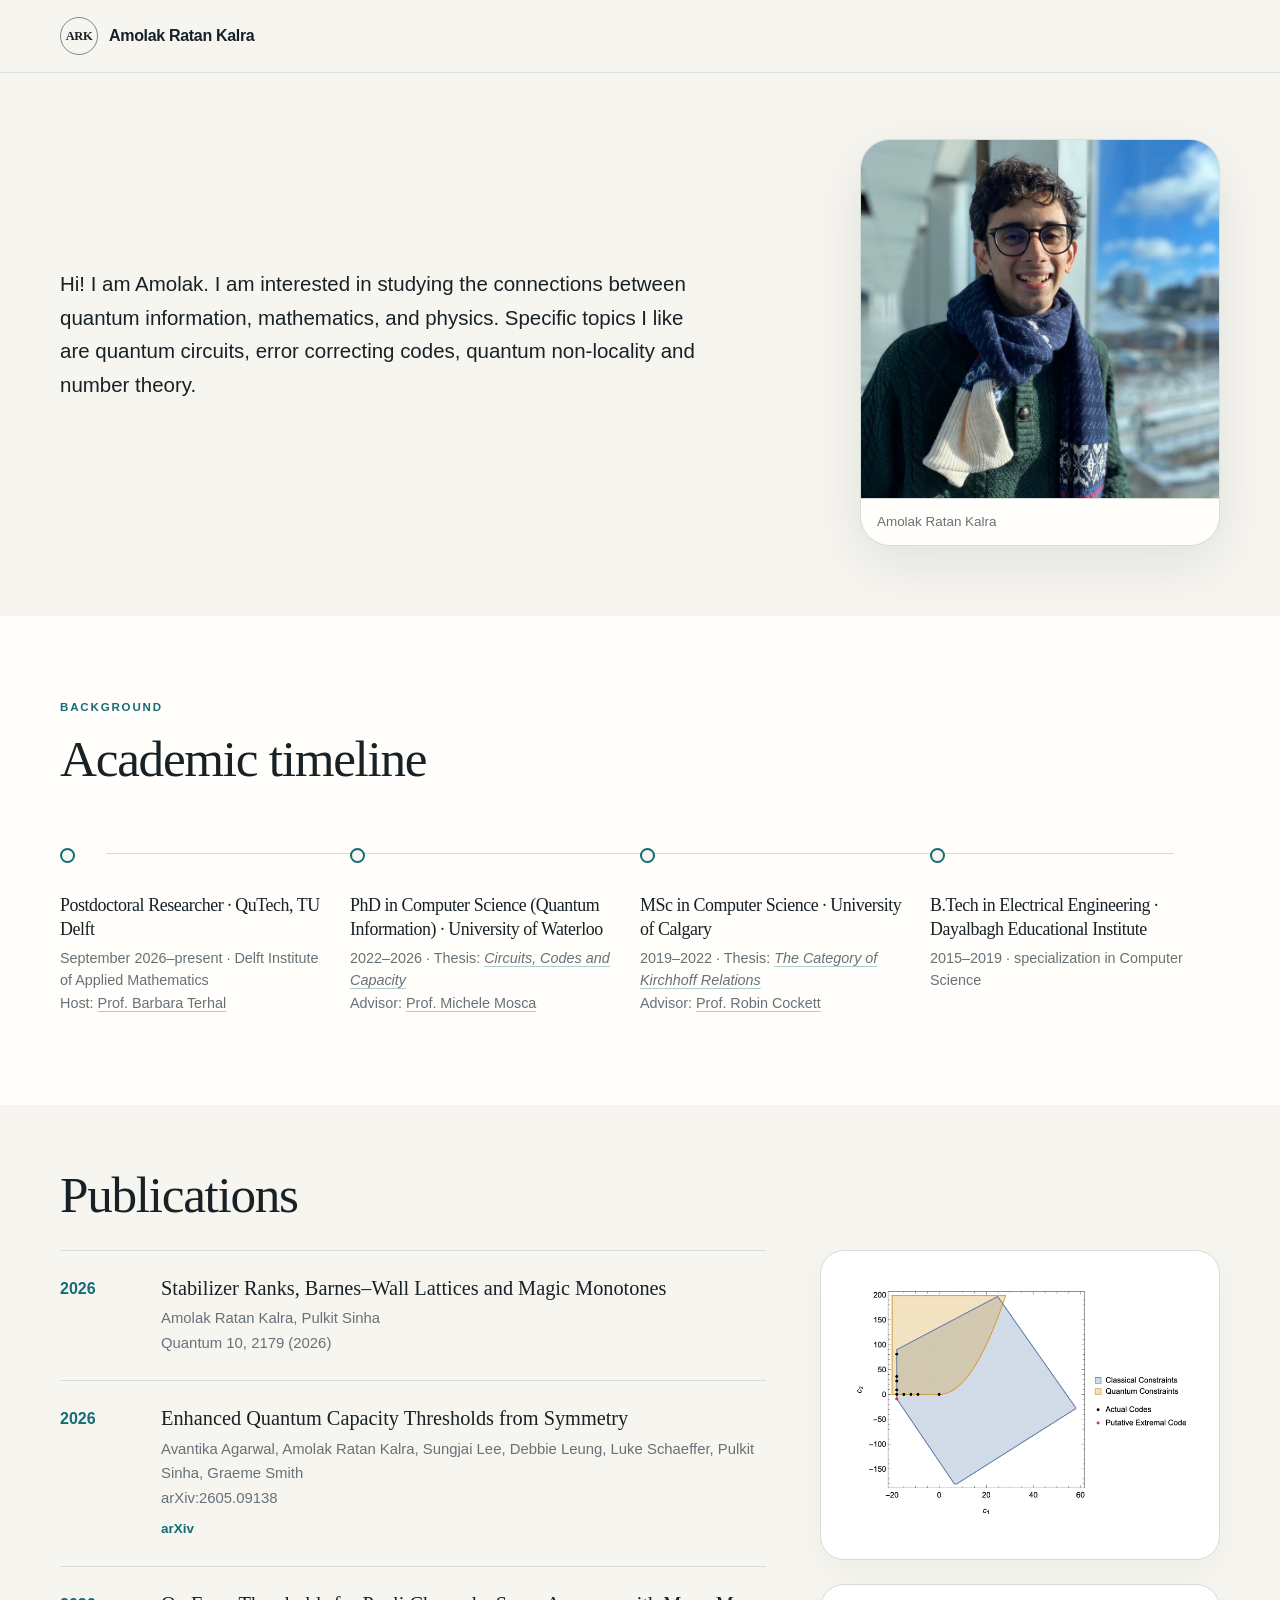
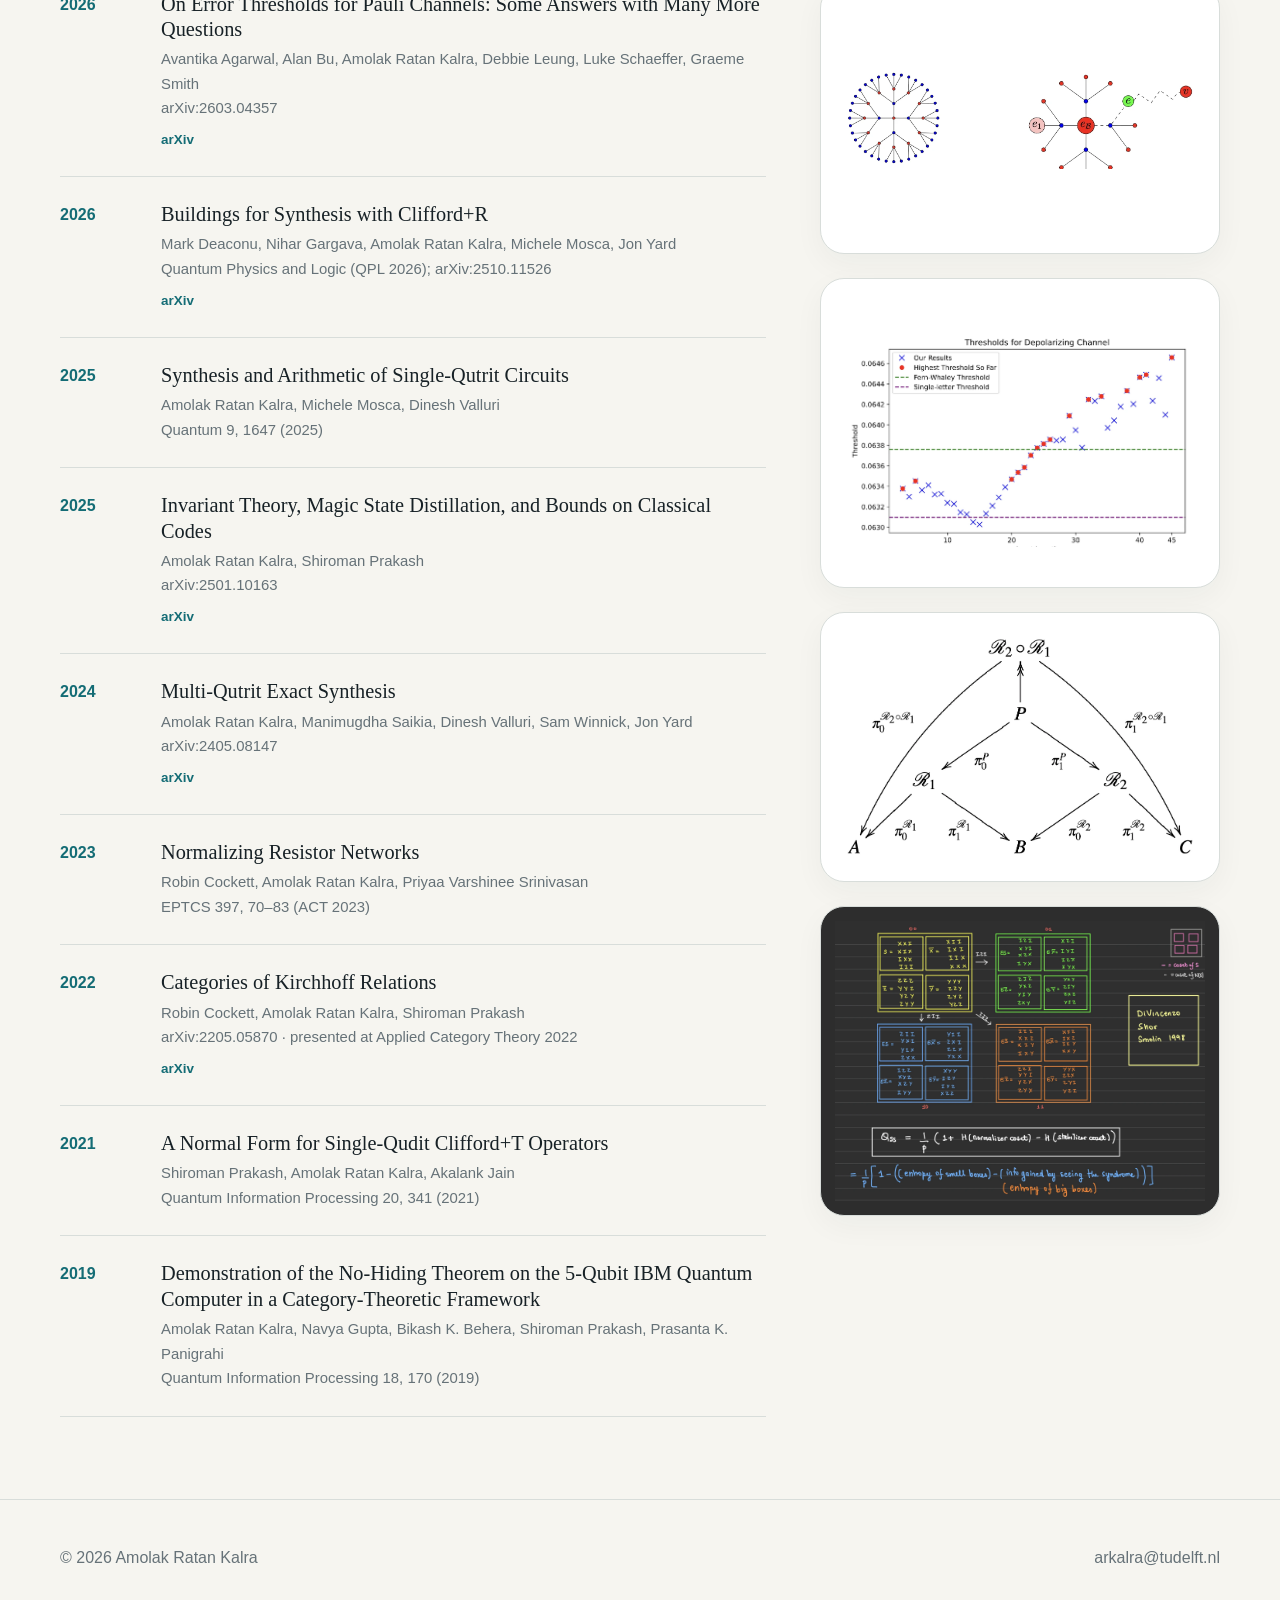
==== commit d195afc2: "Revise personal introduction in index.html Updated the introduction text to include specific topics " ====
--- a/index.html
+++ b/index.html
@@ -16,7 +16,7 @@
 <section class="hero hero-minimal"><div class="container hero-grid">
 <div class="hero-copy">
 <p class="lead">
-  Hi! I am Amolak. I am interested in the connections between quantum information, mathematics, and physics. I like circuits, codes, contextuality and number theory.
+  Hi! I am Amolak. I am interested in studying the connections between quantum information, mathematics, and physics. Specific topics I like are quantum circuits, error correcting codes, quantum non-locality and number theory. 
 </p>
 </div>
 <div class="portrait-card"><img alt="Portrait of Amolak Ratan Kalra" src="assets/portrait-latest.webp"/><div class="portrait-caption">Amolak Ratan Kalra</div></div>
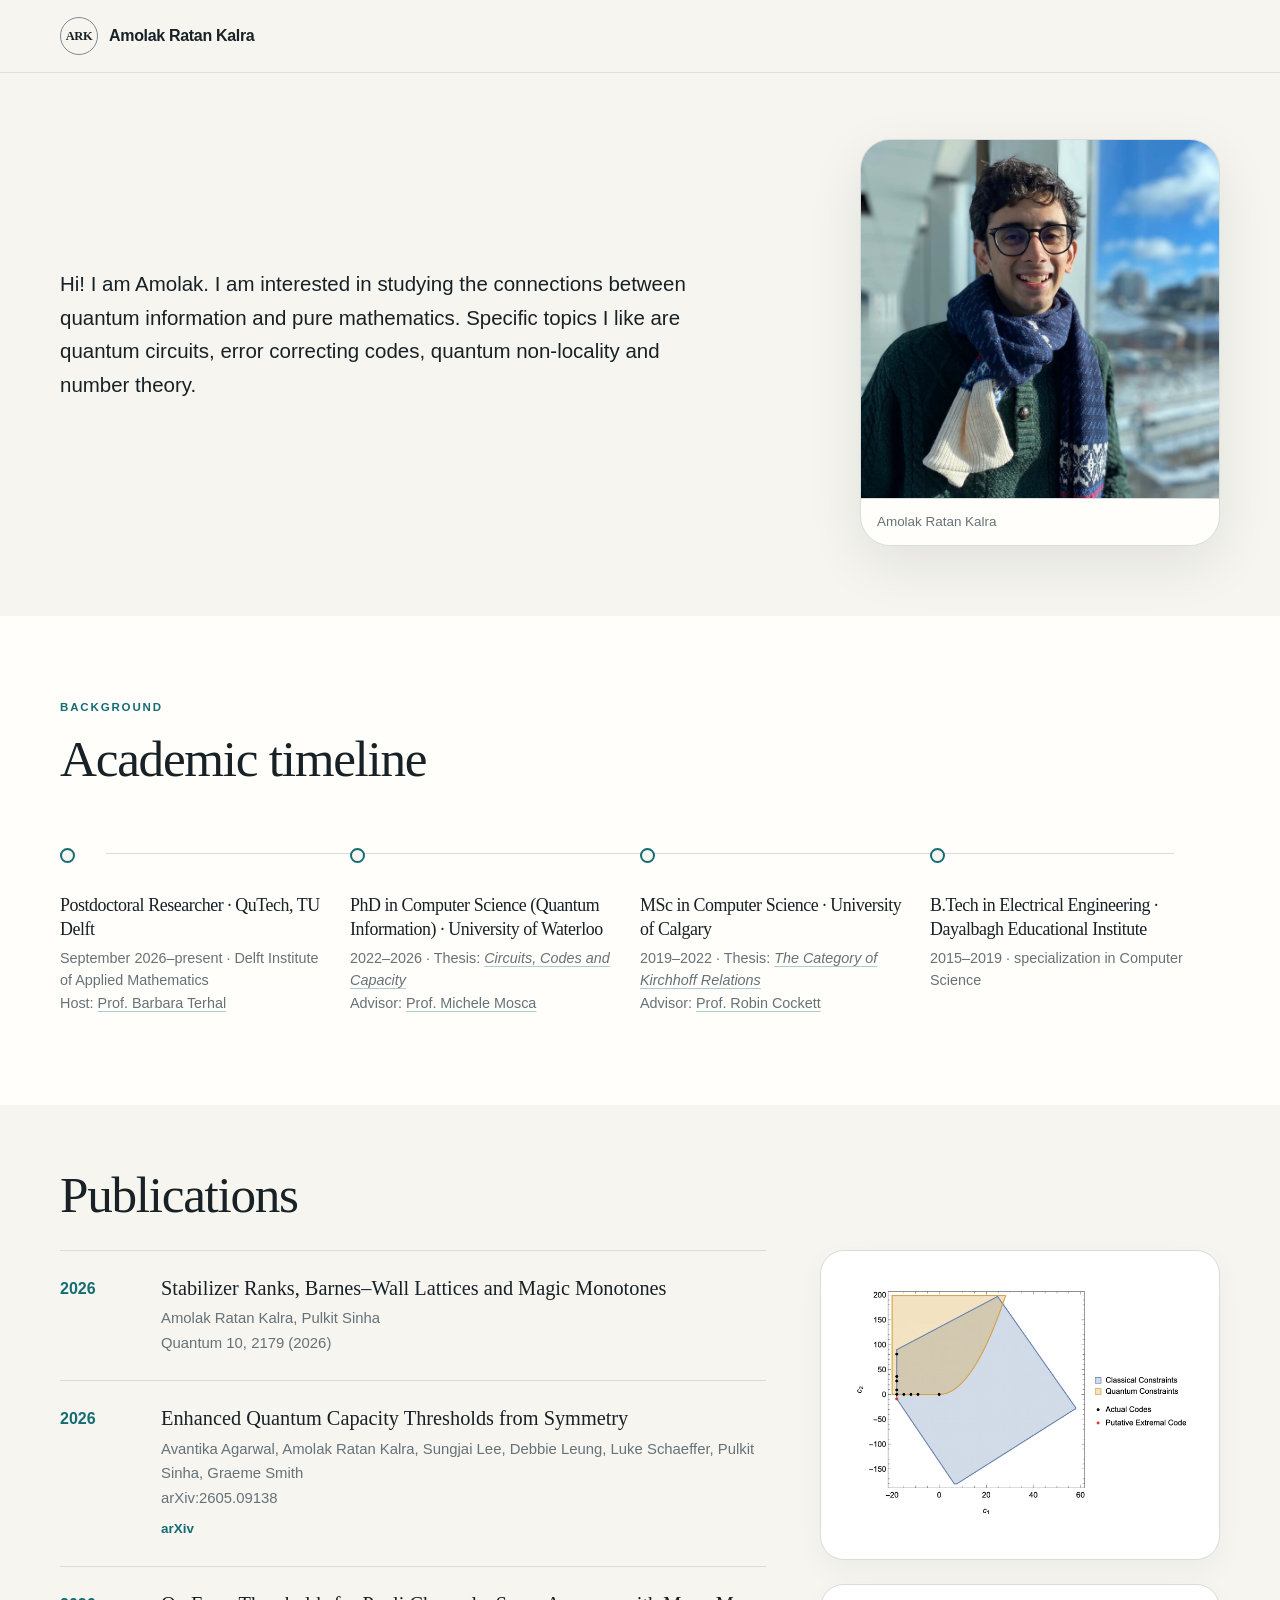
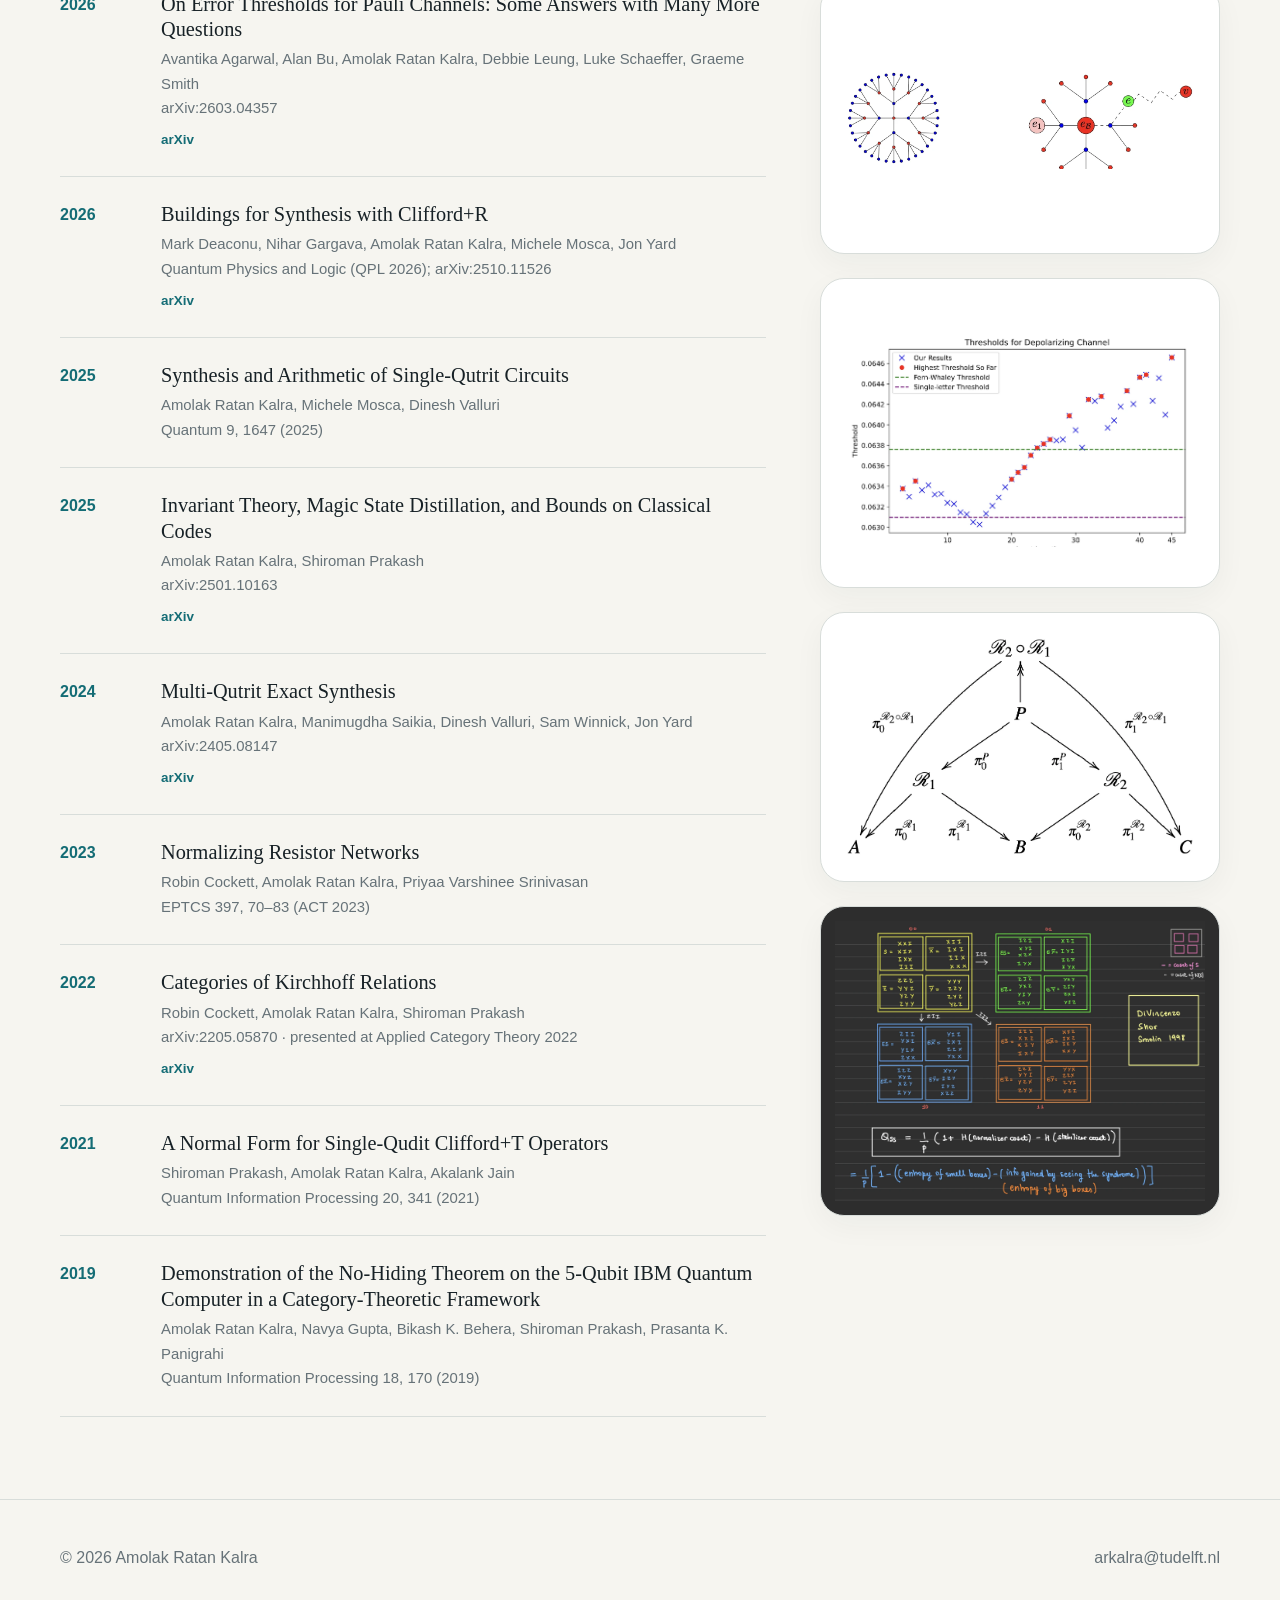
==== commit 237847b4: "Update introduction text in index.html" ====
--- a/index.html
+++ b/index.html
@@ -16,7 +16,7 @@
 <section class="hero hero-minimal"><div class="container hero-grid">
 <div class="hero-copy">
 <p class="lead">
-  Hi! I am Amolak. I am interested in studying the connections between quantum information, mathematics, and physics. Specific topics I like are quantum circuits, error correcting codes, quantum non-locality and number theory. 
+  Hi! I am Amolak. I am interested in studying the connections between quantum information and pure mathematics. Specific topics I like are quantum circuits, error correcting codes, quantum non-locality and number theory. 
 </p>
 </div>
 <div class="portrait-card"><img alt="Portrait of Amolak Ratan Kalra" src="assets/portrait-latest.webp"/><div class="portrait-caption">Amolak Ratan Kalra</div></div>
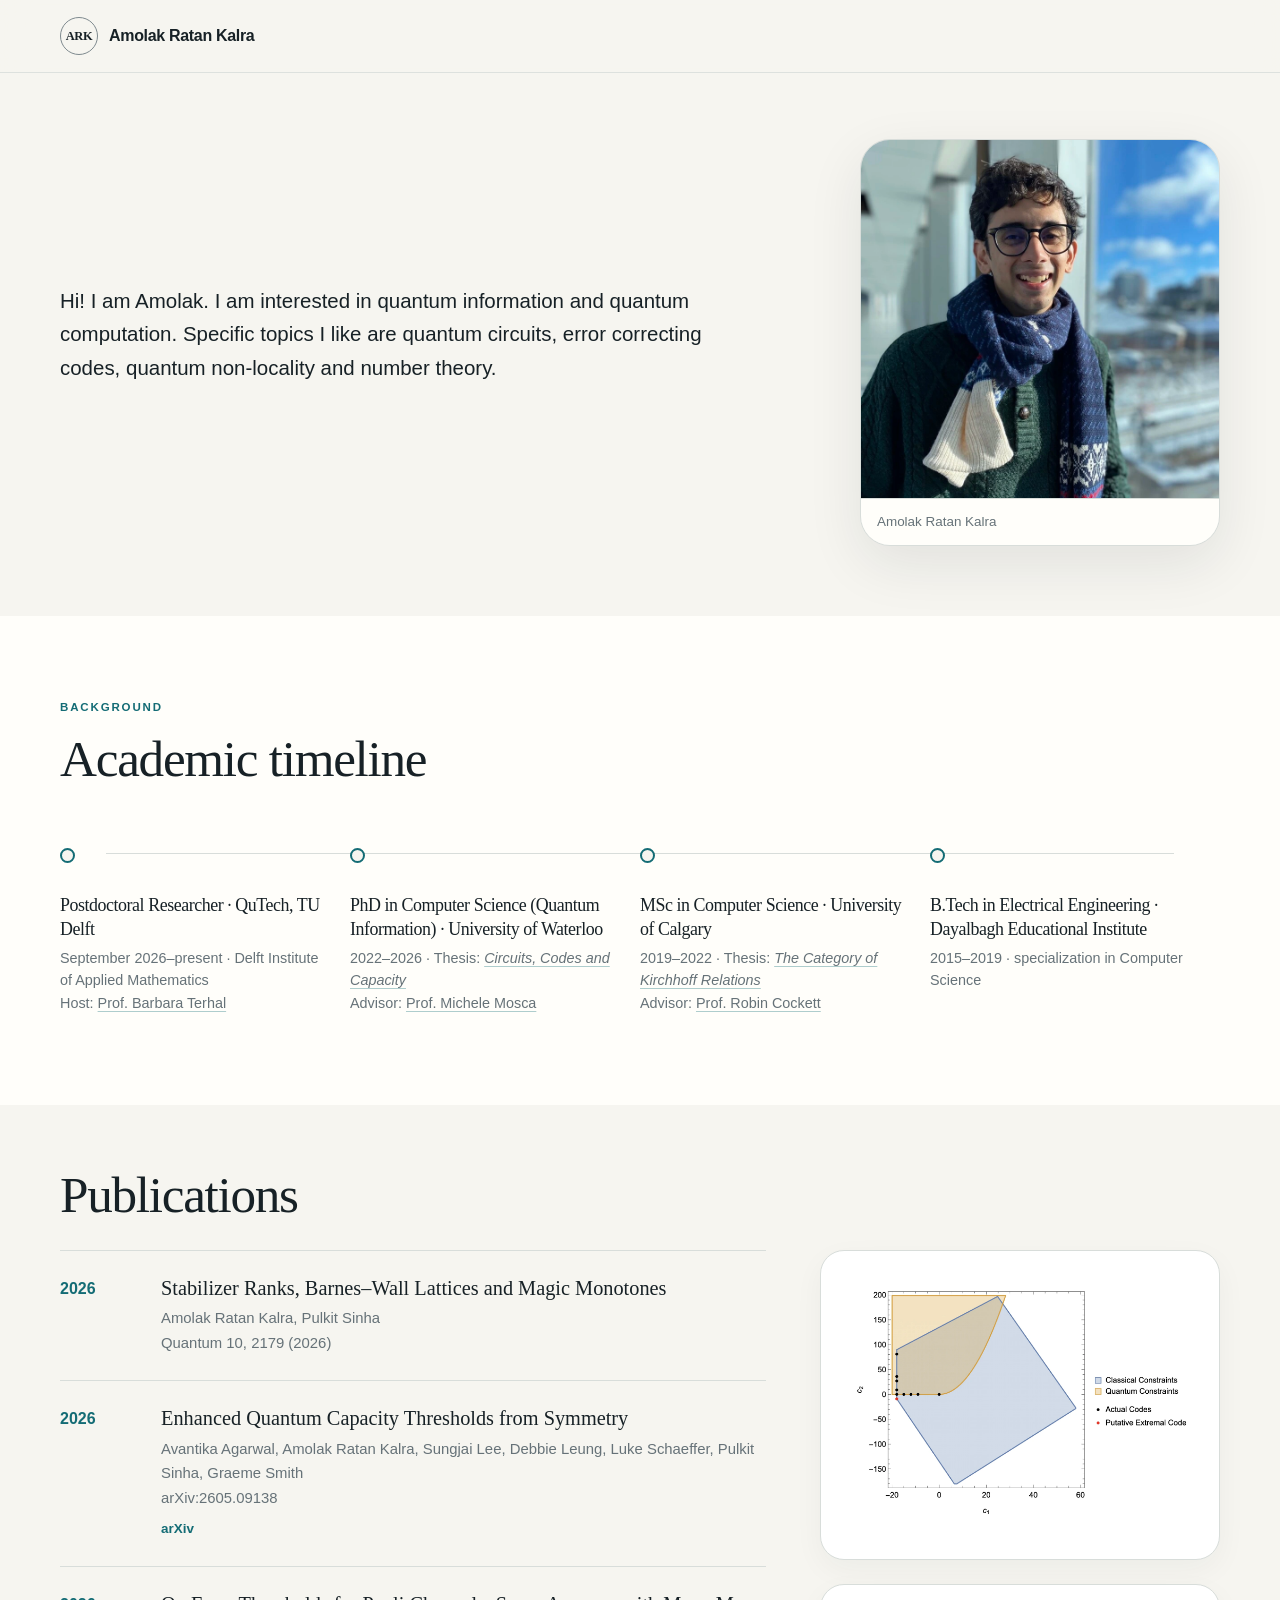
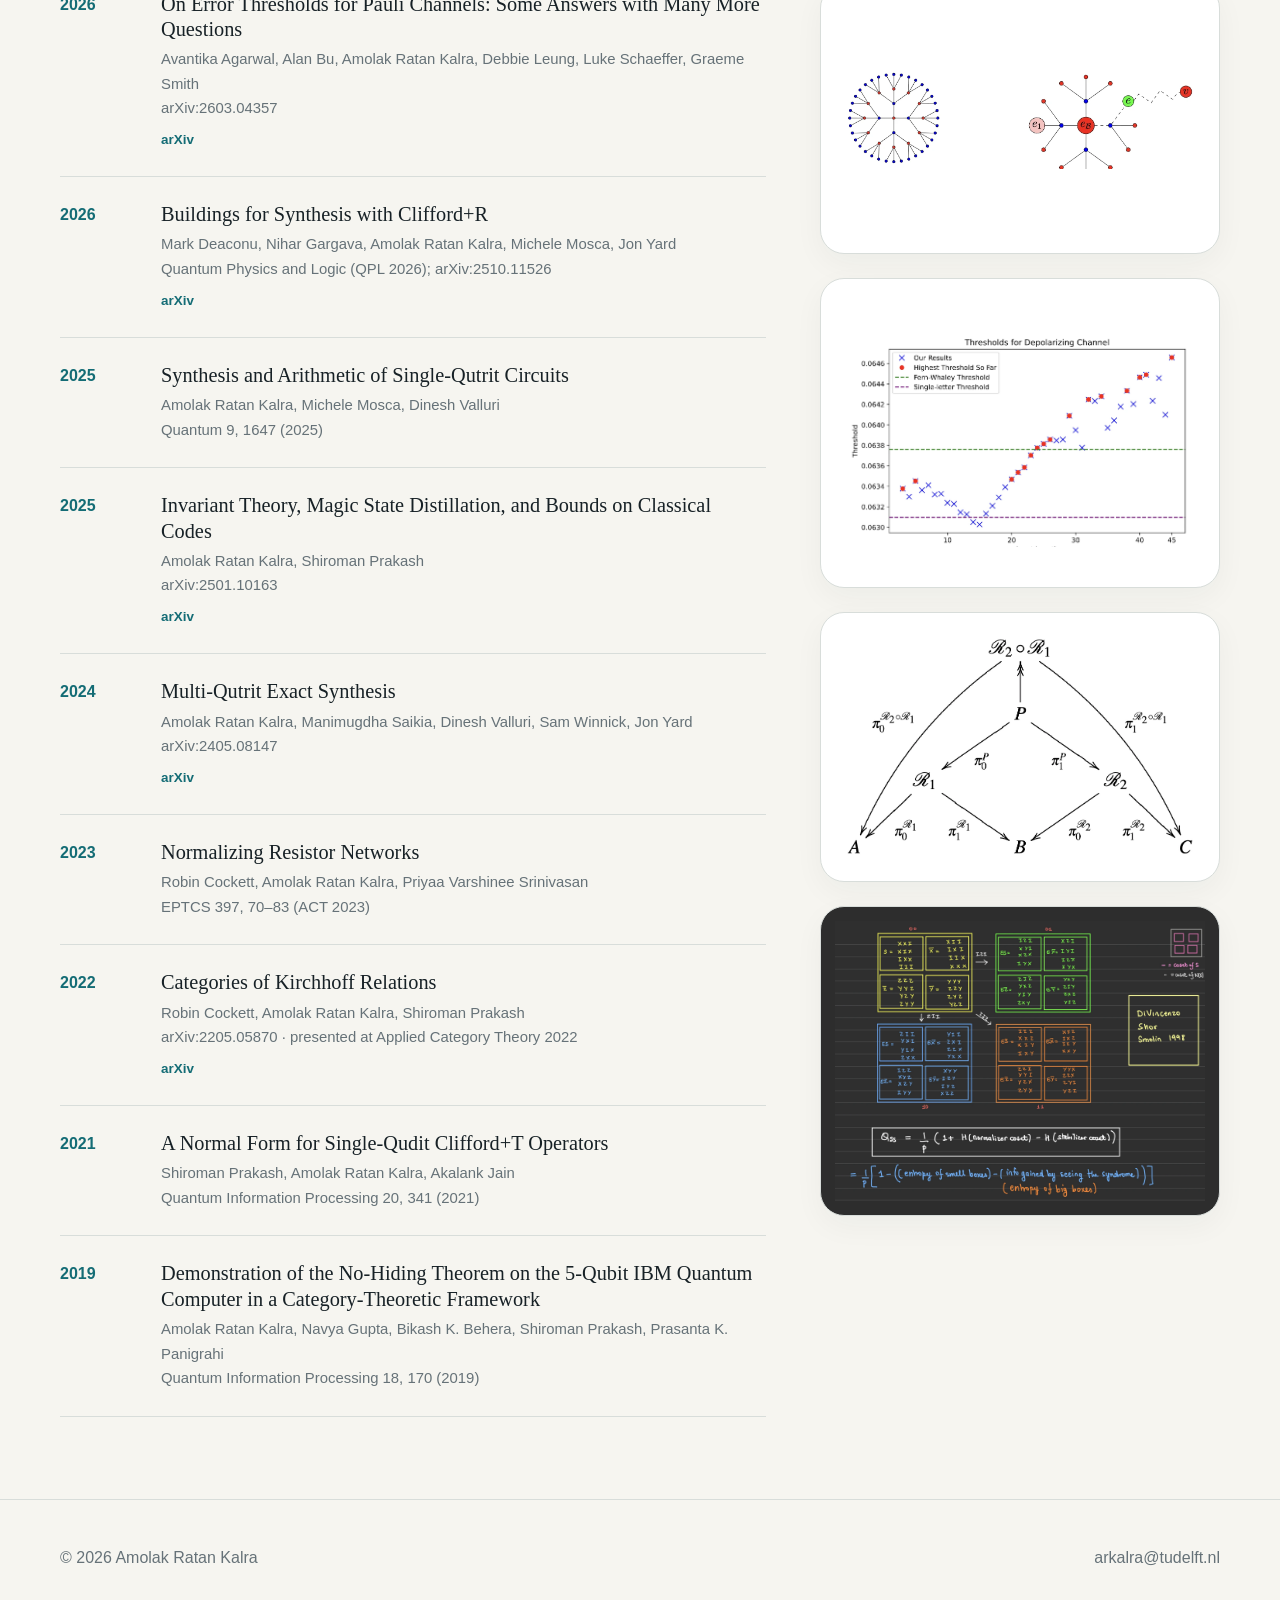
==== commit 90988090: "Update introduction text in index.html" ====
--- a/index.html
+++ b/index.html
@@ -16,7 +16,7 @@
 <section class="hero hero-minimal"><div class="container hero-grid">
 <div class="hero-copy">
 <p class="lead">
-  Hi! I am Amolak. I am interested in studying the connections between quantum information and pure mathematics. Specific topics I like are quantum circuits, error correcting codes, quantum non-locality and number theory. 
+  Hi! I am Amolak. I am interested in quantum information and quantum computation. Specific topics I like are quantum circuits, error correcting codes, quantum non-locality and number theory. 
 </p>
 </div>
 <div class="portrait-card"><img alt="Portrait of Amolak Ratan Kalra" src="assets/portrait-latest.webp"/><div class="portrait-caption">Amolak Ratan Kalra</div></div>
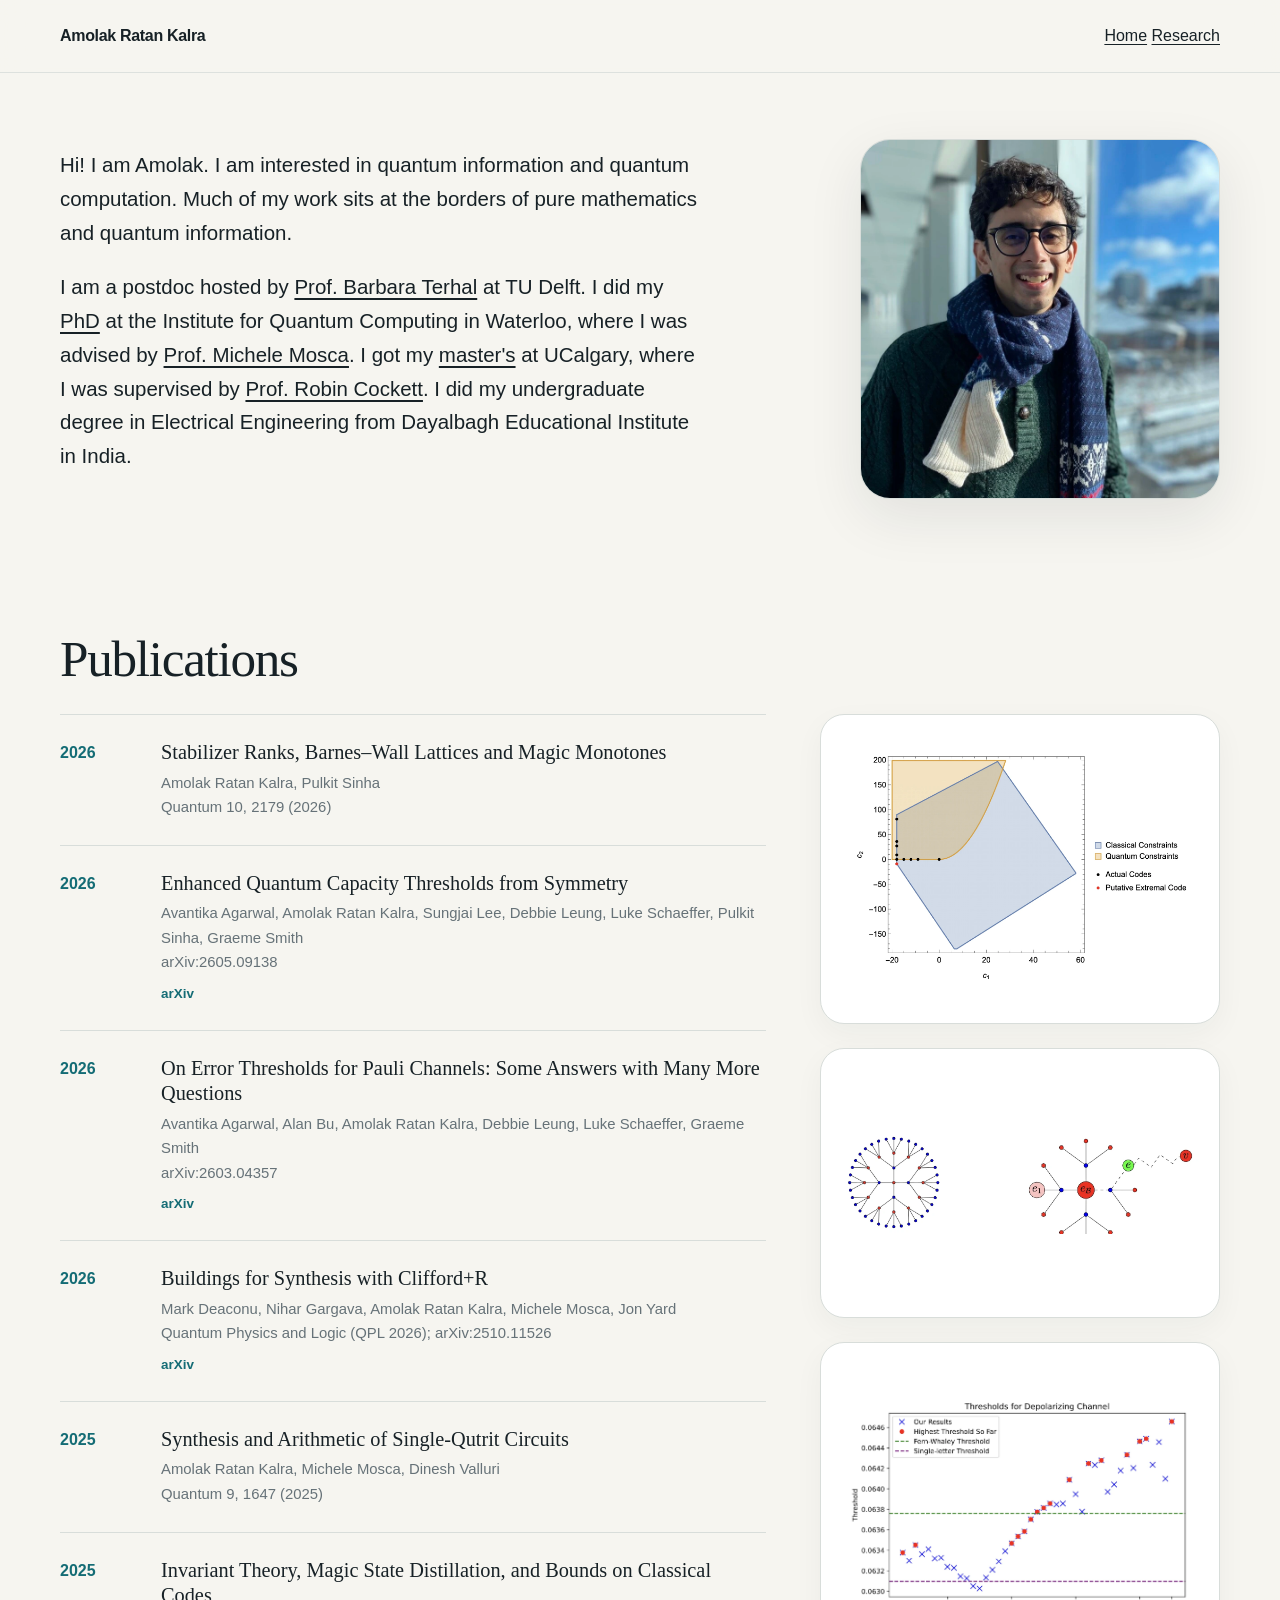
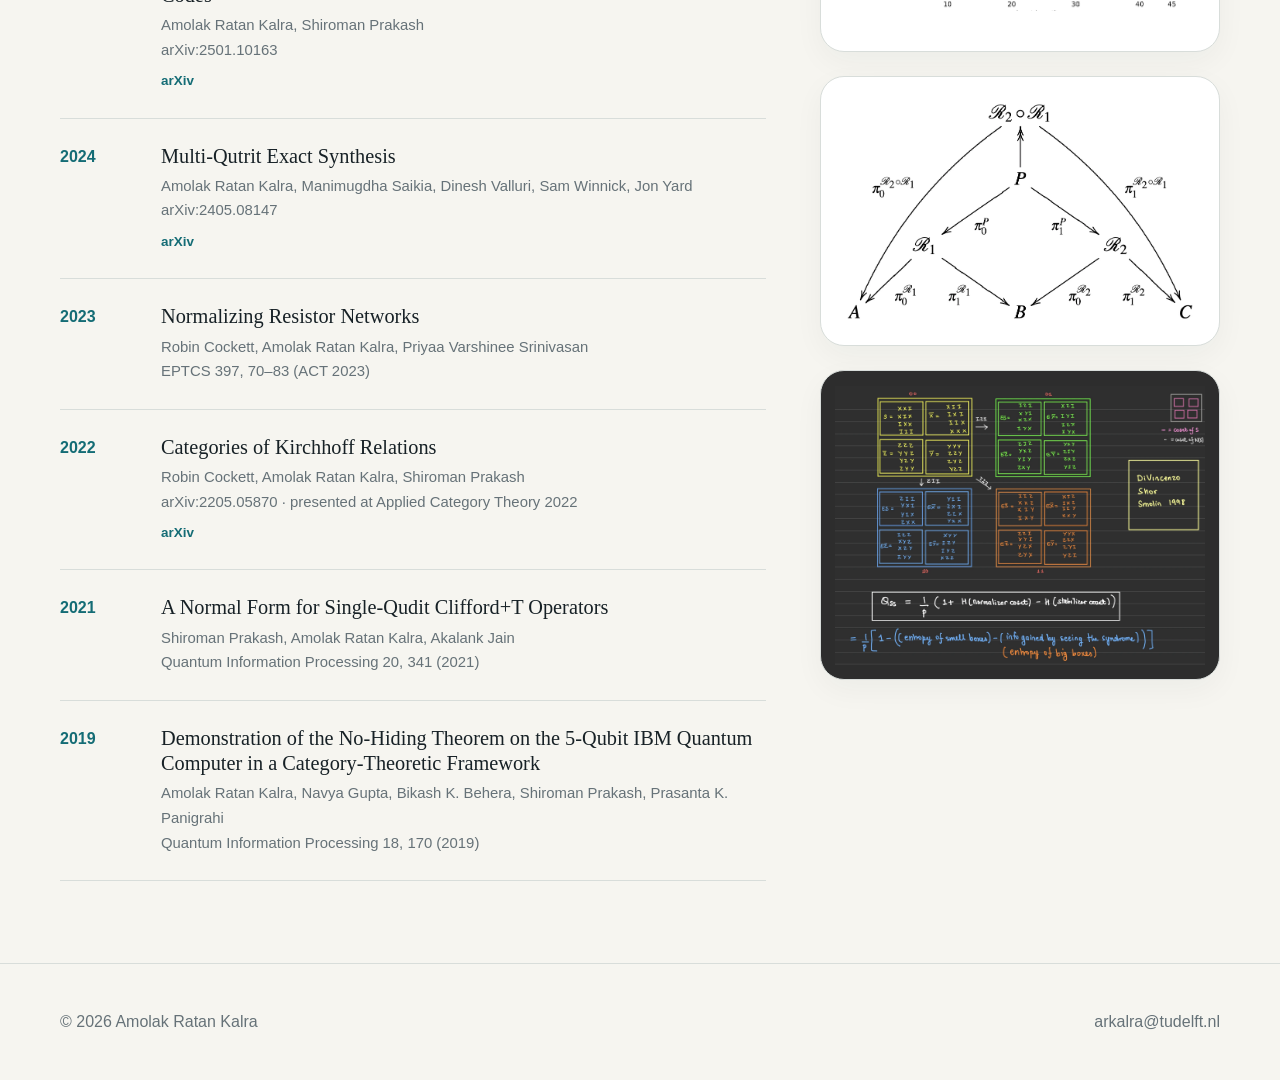
==== commit 1b33d4ba: "Add files via upload" ====
--- a/index.html
+++ b/index.html
@@ -3,31 +3,33 @@
 <html lang="en">
 <head>
 <meta charset="utf-8"/><meta content="width=device-width,initial-scale=1" name="viewport"/><meta content="#f6f5f0" name="theme-color"/>
-<title>Amolak Ratan Kalra — Quantum Information</title>
+<title>Amolak Ratan Kalra</title>
+<link href="https://amolakratankalra.github.io/" rel="canonical"/>
+<meta content="Amolak Ratan Kalra" property="og:title"/>
+<meta content="Amolak Ratan Kalra" property="og:site_name"/>
+<meta content="website" property="og:type"/>
+<meta content="https://amolakratankalra.github.io/" property="og:url"/>
 <meta content="Amolak Ratan Kalra is a postdoctoral researcher at QuTech and TU Delft working on the mathematics of quantum information, quantum circuits, quantum error correction, and quantum foundations." name="description"/>
 <link href="assets/style.css" rel="stylesheet"/>
 </head>
 <body>
 <a class="skip" href="#content">Skip to content</a>
 <header class="site-header"><div class="container nav">
-<a class="brand" href="index.html"><span class="monogram">ARK</span><span>Amolak Ratan Kalra</span></a>
+<a class="brand" href="index.html"><span>Amolak Ratan Kalra</span></a>
+<nav aria-label="Main navigation" class="page-links">
+<a aria-current="page" href="index.html">Home</a>
+<a href="research.html">Research</a>
+</nav>
 </div></header>
 <main id="content">
 <section class="hero hero-minimal"><div class="container hero-grid">
 <div class="hero-copy">
-<p class="lead">
-  Hi! I am Amolak. I am interested in quantum information and quantum computation. Specific topics I like are quantum circuits, error correcting codes, quantum non-locality and number theory. 
-</p>
+<p class="lead">Hi! I am Amolak. I am interested in quantum information and quantum computation. Much of my work sits at the borders of pure mathematics and quantum information.</p>
+<p class="lead">I am a postdoc hosted by <a href="https://qutech.nl/person/barbara-terhal/" target="_blank" rel="noopener">Prof. Barbara Terhal</a> at TU Delft. I did my <a href="https://uwspace.uwaterloo.ca/items/2362619b-3021-4727-a5f9-b3112a69a995" target="_blank" rel="noopener">PhD</a> at the Institute for Quantum Computing in Waterloo, where I was advised by <a href="https://uwaterloo.ca/institute-for-quantum-computing/profiles/michele-mosca" target="_blank" rel="noopener">Prof. Michele Mosca</a>. I got my <a href="https://doi.org/10.11575/PRISM/39953" target="_blank" rel="noopener">master's</a> at UCalgary, where I was supervised by <a href="https://pages.cpsc.ucalgary.ca/~robin/" target="_blank" rel="noopener">Prof. Robin Cockett</a>. I did my undergraduate degree in Electrical Engineering from Dayalbagh Educational Institute in India.</p>
 </div>
-<div class="portrait-card"><img alt="Portrait of Amolak Ratan Kalra" src="assets/portrait-latest.webp"/><div class="portrait-caption">Amolak Ratan Kalra</div></div>
+<div class="portrait-card"><img alt="Portrait of Amolak Ratan Kalra" src="assets/portrait-latest.webp"/></div>
 </div></section>
-<section class="section white" id="background"><div class="container"><div class="section-head"><div><p class="eyebrow">Background</p><h2>Academic timeline</h2></div></div>
-<div class="timeline-horizontal-wrap"><div class="timeline timeline-horizontal">
-<div class="timeline-item"><h3>Postdoctoral Researcher · QuTech, TU Delft</h3><p>September 2026–present · Delft Institute of Applied Mathematics</p><p>Host: <a class="timeline-link" href="https://qutech.nl/person/barbara-terhal/" target="_blank" rel="noopener">Prof. Barbara Terhal</a></p></div>
-<div class="timeline-item"><h3>PhD in Computer Science (Quantum Information) · University of Waterloo</h3><p>2022–2026 · Thesis: <a class="timeline-link" href="https://uwspace.uwaterloo.ca/items/2362619b-3021-4727-a5f9-b3112a69a995" target="_blank" rel="noopener"><em>Circuits, Codes and Capacity</em></a></p><p>Advisor: <a class="timeline-link" href="https://uwaterloo.ca/institute-for-quantum-computing/profiles/michele-mosca" target="_blank" rel="noopener">Prof. Michele Mosca</a></p></div>
-<div class="timeline-item"><h3>MSc in Computer Science · University of Calgary</h3><p>2019–2022 · Thesis: <a class="timeline-link" href="https://doi.org/10.11575/PRISM/39953" target="_blank" rel="noopener"><em>The Category of Kirchhoff Relations</em></a></p><p>Advisor: <a class="timeline-link" href="https://profiles.ucalgary.ca/james-robin-bernard-cockett" target="_blank" rel="noopener">Prof. Robin Cockett</a></p></div>
-<div class="timeline-item"><h3>B.Tech in Electrical Engineering · Dayalbagh Educational Institute</h3><p>2015–2019 · specialization in Computer Science</p></div>
-</div></div></div></section>
+
 
 <section class="section publications-section-clean" id="publications"><div class="container publications-home">
 <div class="section-head publications-head-simple"><div><h2>Publications</h2></div></div>
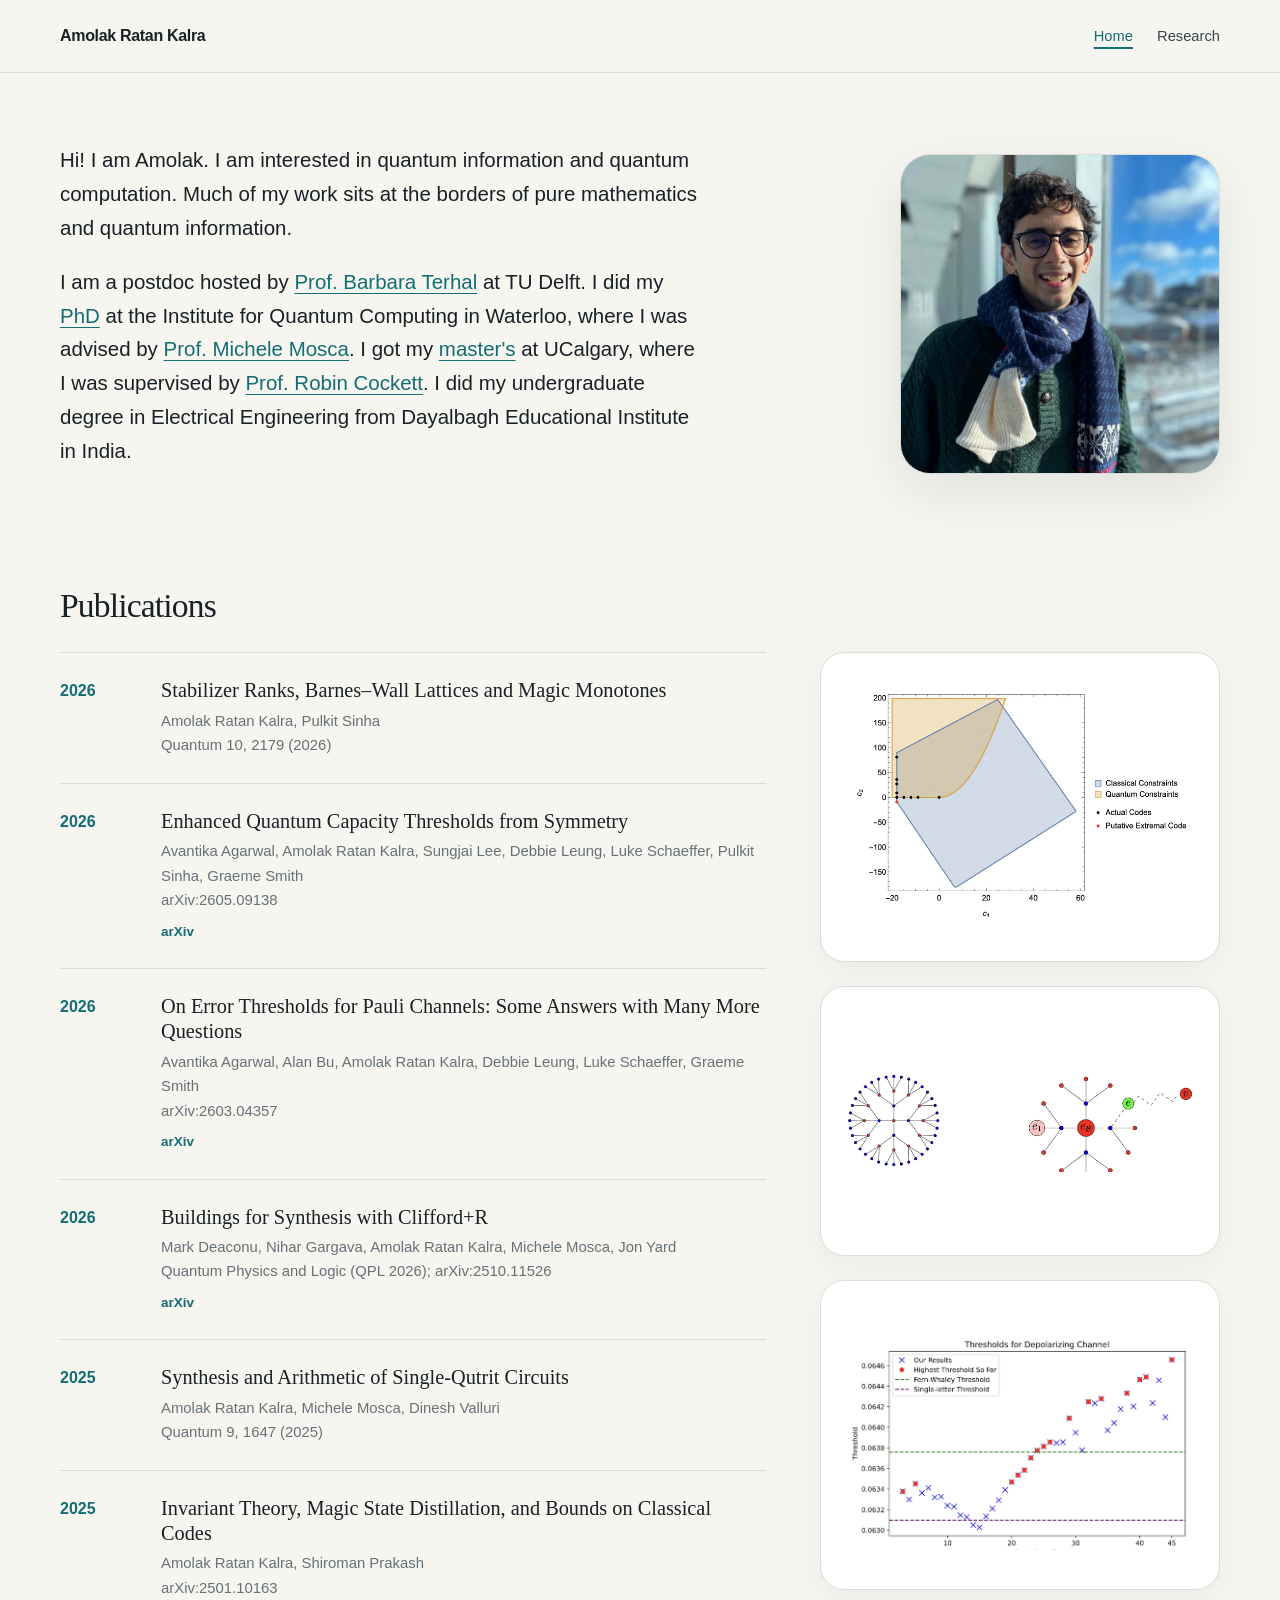
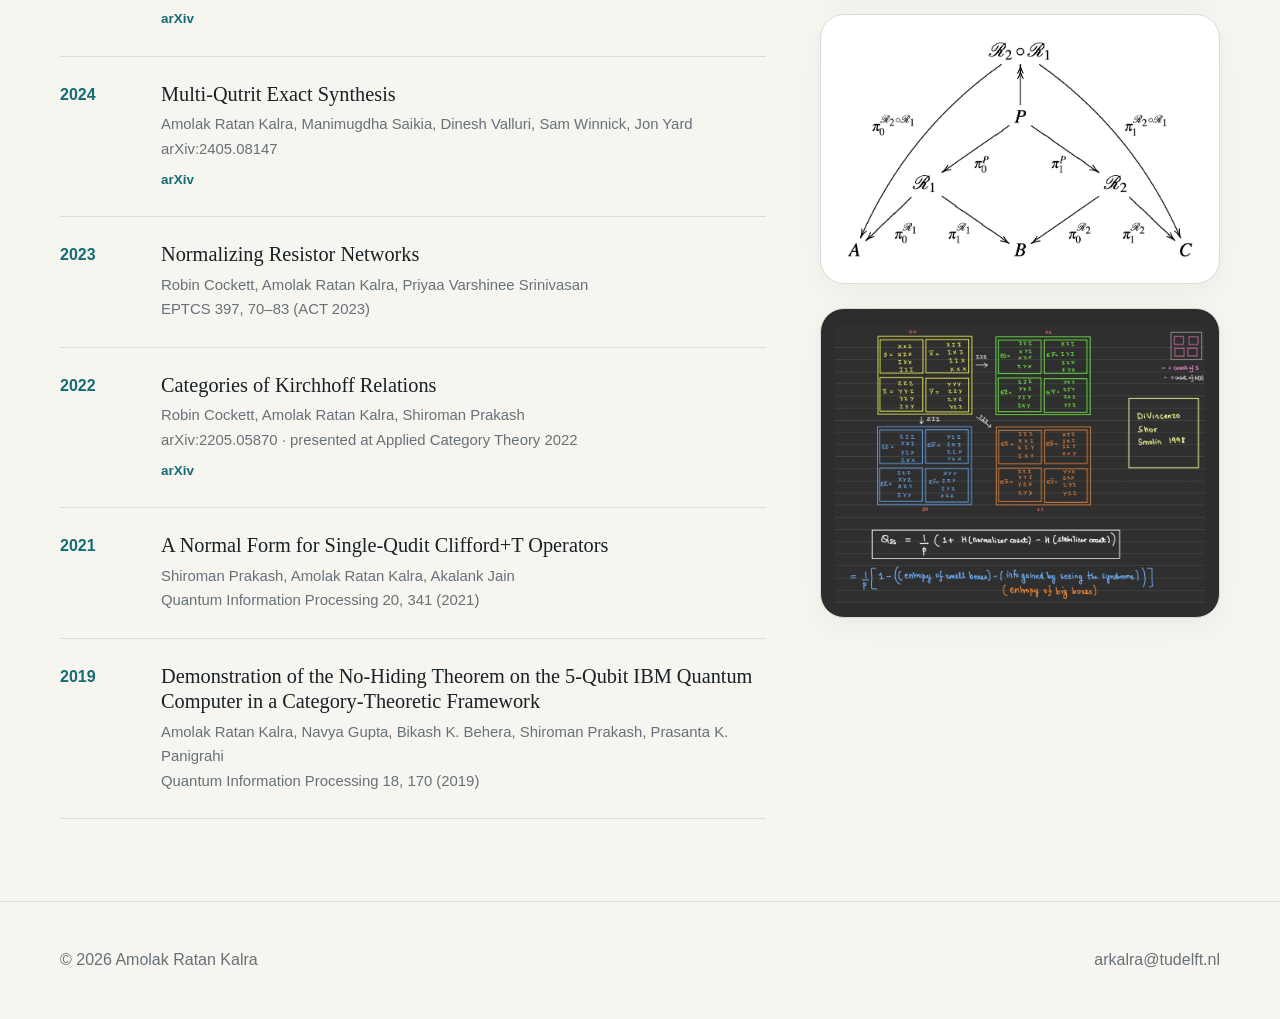
==== commit b69a9c21: "Add files via upload" ====
--- a/index.html
+++ b/index.html
@@ -10,7 +10,7 @@
 <meta content="website" property="og:type"/>
 <meta content="https://amolakratankalra.github.io/" property="og:url"/>
 <meta content="Amolak Ratan Kalra is a postdoctoral researcher at QuTech and TU Delft working on the mathematics of quantum information, quantum circuits, quantum error correction, and quantum foundations." name="description"/>
-<link href="assets/style.css" rel="stylesheet"/>
+<link href="assets/style.css?v=e75c451b583e" rel="stylesheet"/>
 </head>
 <body>
 <a class="skip" href="#content">Skip to content</a>
--- a/assets/style.css
+++ b/assets/style.css
@@ -182,7 +182,7 @@
 .timeline-horizontal .timeline-item p{font-size:.9rem;line-height:1.5}
 
 .publications-head-simple{margin-bottom:28px}
-.publications-head-simple h2{margin-bottom:0}
+.publications-head-simple h2{font-size:clamp(1.6rem,3vw,2.1rem);margin-bottom:0}
 .publications-with-gallery{display:grid;grid-template-columns:minmax(0,1.45fr) minmax(320px,.75fr);gap:58px;align-items:start}
 .publication-gallery{position:sticky;top:104px;min-width:0;padding-top:4px}
 .publication-gallery .snapshot-billboard{height:clamp(330px,34vw,470px);border-radius:24px;background:#fff;box-shadow:0 10px 30px rgba(25,35,39,.05)}
@@ -238,7 +238,7 @@
   object-fit:contain;
   margin:auto;
 }
-.publications-section-clean{padding-top:60px}
+.publications-section-clean{padding-top:28px}
 .publications-home>.pub-list{max-width:980px}
 
 @media(max-width:980px){
@@ -250,7 +250,7 @@
   .research-strip{grid-template-columns:1fr;gap:16px}
   .research-strip-card{min-height:260px;padding:20px;border-radius:20px}
   .research-strip-card img{max-height:280px}
-  .publications-section-clean{padding-top:48px}
+  .publications-section-clean{padding-top:24px}
 }
 
 /* v19: publications and research figures share a two-column layout. */
@@ -343,8 +343,8 @@
 
 
 /* v23: use the alternate portrait at a smaller, native-looking size. */
-.hero-minimal .portrait-card{max-width:360px;width:100%;justify-self:end}
-@media(max-width:760px){.hero-minimal .portrait-card{max-width:285px;justify-self:start}}
+.hero-minimal .portrait-card{max-width:320px;width:100%;justify-self:end}
+@media(max-width:760px){.hero-minimal .portrait-card{max-width:250px;justify-self:start}}
 
 /* v30: concise research-topic list in the homepage introduction. */
 .research-topic-list{margin:1.15rem 0 0;padding-left:1.45rem;max-width:760px;font-size:1.08rem;line-height:1.7;color:#405057}
@@ -363,3 +363,31 @@
   .hero-minimal .hero-copy .lead,
   .hero-minimal .research-topic-list{font-size:1.12rem;}
 }
+
+/* Simple navigation shared by the home and research pages. */
+.page-links{display:flex;align-items:center;gap:24px;flex-shrink:0}
+.page-links a{color:var(--ink2);font-size:.92rem;text-decoration:none;padding:8px 0}
+.page-links a:hover{color:var(--accent);text-decoration:underline}
+.page-links a[aria-current="page"]{color:var(--accent);text-decoration:underline;text-decoration-thickness:2px;text-underline-offset:.4em}
+.page-links a:focus-visible{outline:2px solid var(--accent);outline-offset:5px;border-radius:2px}
+.research-page{min-height:calc(100vh - 190px);font-size:1.1rem;line-height:1.8}
+.research-page .page-hero{padding-bottom:34px}
+.research-intro{max-width:900px}
+.research-notes{max-width:900px;padding-bottom:80px}
+.research-note{padding:34px 0;border-top:1px solid var(--line)}
+.research-note:first-child{padding-top:0;border-top:0}
+.research-note h2{font:inherit;letter-spacing:normal;margin:0 0 20px;text-decoration:underline;text-decoration-thickness:1px;text-underline-offset:.22em}
+.research-intro,.research-note p{font:inherit;color:var(--ink2);margin:0 0 1.05em}
+.research-intro,.research-note p:last-child{margin-bottom:0}
+.research-note a,.research-intro a,.hero-copy a{color:var(--accent);text-decoration-thickness:1px}
+.research-note a:hover,.research-intro a:hover,.hero-copy a:hover{text-decoration-thickness:2px}
+.research-note a:focus-visible,.research-intro a:focus-visible,.hero-copy a:focus-visible{outline:2px solid var(--accent);outline-offset:3px;border-radius:2px}
+@media(max-width:700px){
+  .nav{flex-wrap:wrap;gap:8px 16px;padding-block:12px}
+  .brand .monogram{display:none}
+  .brand span:last-child{display:inline;font-size:.92rem}
+  .page-links{gap:16px}
+  .research-page .page-hero{padding-top:52px}
+  .research-notes{padding-bottom:56px}
+  .research-note{padding:28px 0}
+}
